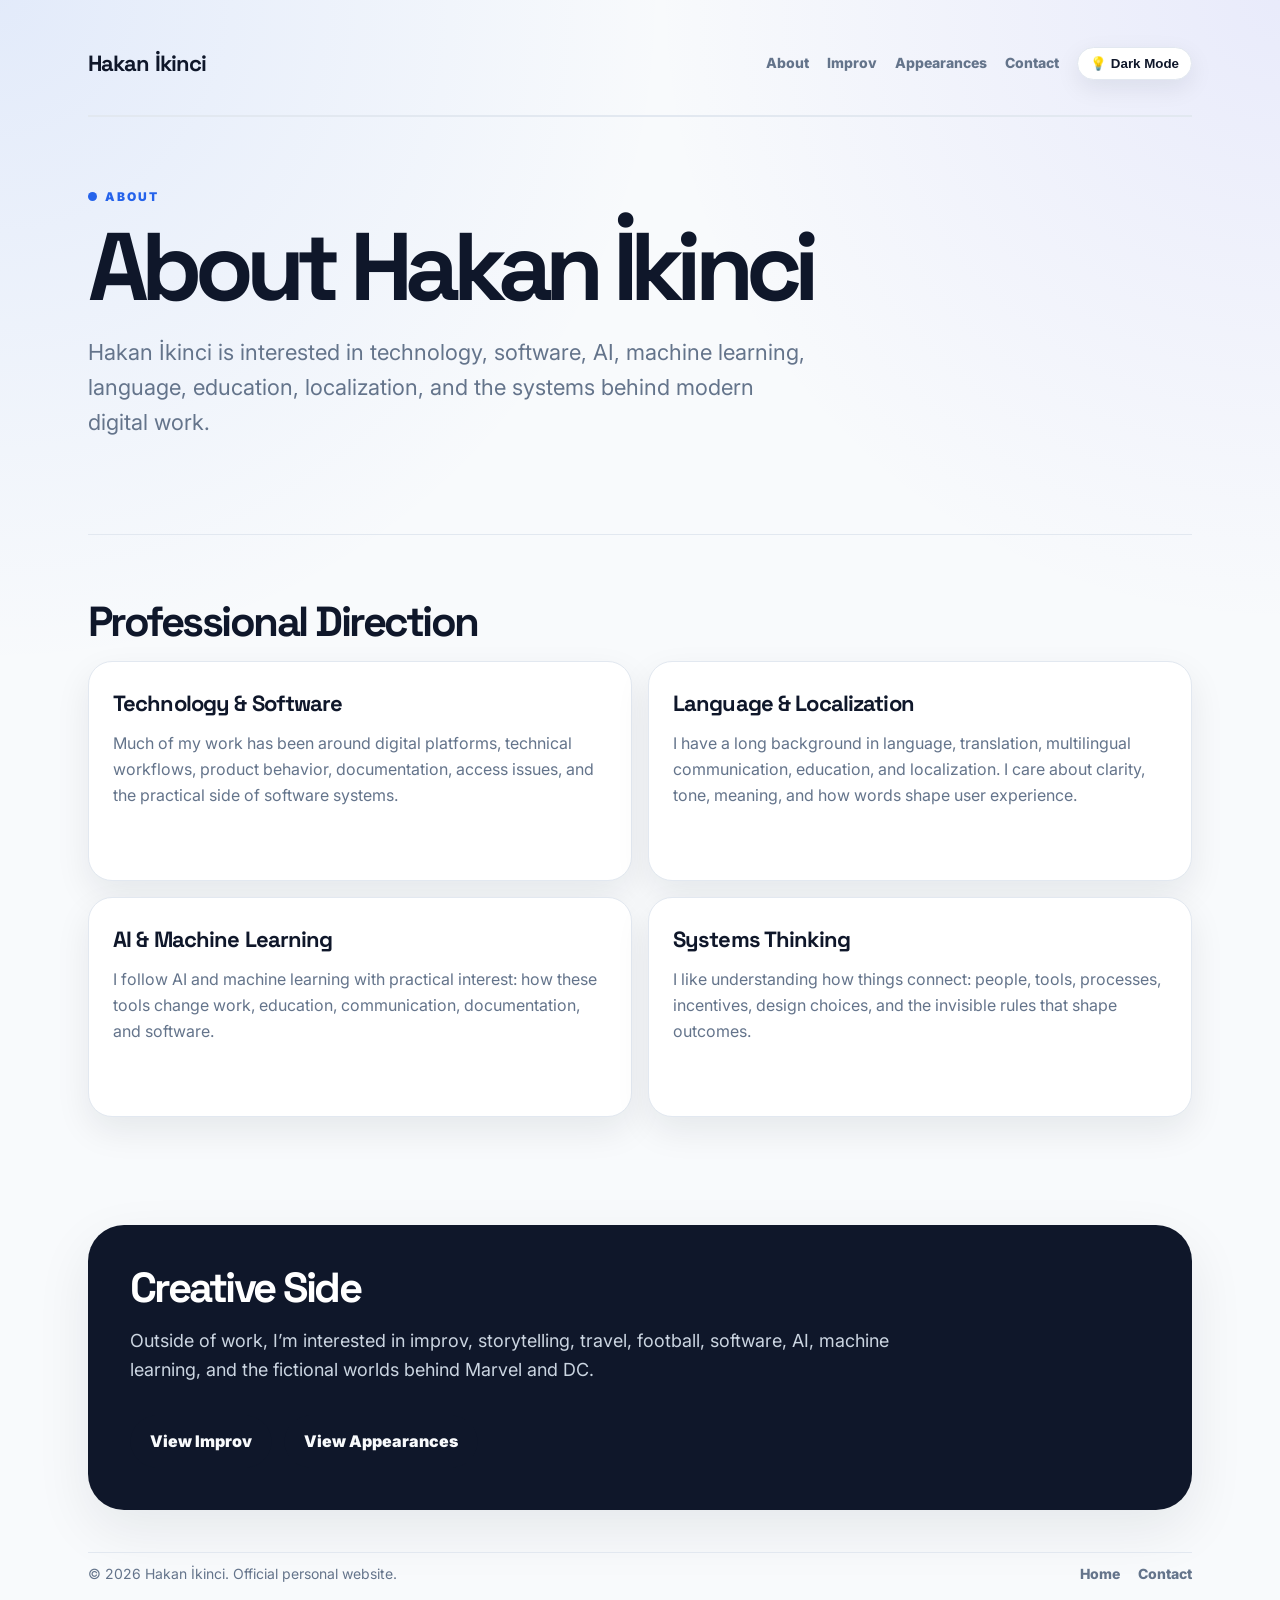
==== about.html @ 1a0e9b4f "Update about.html" ====
<!DOCTYPE html>
<html lang="en">
<head>
  <link rel="icon" href="favicon.ico" sizes="any">
<link rel="icon" type="image/png" href="favicon.png">
  <meta charset="UTF-8" />
  <meta name="viewport" content="width=device-width, initial-scale=1.0" />

  <title>About Hakan İkinci | Technology, Language, AI & Systems</title>
  <meta name="description" content="About Hakan İkinci: technology, software, AI, machine learning, language systems, localization, education technology, and digital platforms." />

  <link rel="preconnect" href="https://fonts.googleapis.com">
  <link rel="preconnect" href="https://fonts.gstatic.com" crossorigin>
  <link href="https://fonts.googleapis.com/css2?family=Inter:wght@400;500;700;800;900&family=Space+Grotesk:wght@500;700&display=swap" rel="stylesheet">
  <link rel="stylesheet" href="styles.css">
</head>

<body>
  <div class="wrap">
    <header>
      <a class="logo" href="index.html">Hakan İkinci</a>

      <nav>
        <a href="about.html">About</a>
        <a href="improv.html">Improv</a>
        <a href="appearances.html">Appearances</a>
        <a href="contact.html">Contact</a>
        <button class="theme-toggle" id="themeToggle" type="button">💡 Dark Mode</button>
      </nav>
    </header>

    <main>
      <section>
        <div class="eyebrow"><span class="dot"></span> About</div>
        <h1>About Hakan İkinci</h1>

        <p class="lead">
          Hakan İkinci is interested in technology, software, AI, machine learning, language, education, localization, and the systems behind modern digital work.
        </p>
      </section>

      <section>
        <h2>Professional Direction</h2>

        <div class="grid two">
          <div class="card">
            <h3>Technology & Software</h3>
            <p>
              Much of my work has been around digital platforms, technical workflows, product behavior, documentation, access issues, and the practical side of software systems.
            </p>
          </div>

          <div class="card">
            <h3>Language & Localization</h3>
            <p>
              I have a long background in language, translation, multilingual communication, education, and localization. I care about clarity, tone, meaning, and how words shape user experience.
            </p>
          </div>

          <div class="card">
            <h3>AI & Machine Learning</h3>
            <p>
              I follow AI and machine learning with practical interest: how these tools change work, education, communication, documentation, and software.
            </p>
          </div>

          <div class="card">
            <h3>Systems Thinking</h3>
            <p>
              I like understanding how things connect: people, tools, processes, incentives, design choices, and the invisible rules that shape outcomes.
            </p>
          </div>
        </div>
      </section>

      <section class="dark-section">
        <h2>Creative Side</h2>
        <p class="section-intro">
          Outside of work, I’m interested in improv, storytelling, travel, football, software, AI, machine learning, and the fictional worlds behind Marvel and DC.
        </p>

        <div class="buttons">
          <a class="button primary" href="improv.html">View Improv</a>
          <a class="button primary" href="appearances.html">View Appearances</a>
        </div>
      </section>
    </main>

    <footer>
      <div>© 2026 Hakan İkinci. Official personal website.</div>
      <div class="footer-links">
        <a href="index.html">Home</a>
        <a href="contact.html">Contact</a>
      </div>
    </footer>
  </div>

  <script src="script.js"></script>
</body>
</html>
---- styles.css ----
:root {
  --bg: #f8fafc;
  --text: #0f172a;
  --muted: #64748b;
  --card: #ffffff;
  --line: #e2e8f0;
  --dark-card: #0f172a;
  --accent: #2563eb;
  --shadow: rgba(15, 23, 42, 0.08);
}

body.dark {
  --bg: #020617;
  --text: #f8fafc;
  --muted: #94a3b8;
  --card: #0f172a;
  --line: #1e293b;
  --dark-card: #111827;
  --accent: #60a5fa;
  --shadow: rgba(0, 0, 0, 0.35);
}

* {
  box-sizing: border-box;
}

html {
  scroll-behavior: smooth;
}

body {
  margin: 0;
  font-family: Inter, Arial, sans-serif;
  background:
    radial-gradient(circle at top left, rgba(37, 99, 235, 0.10), transparent 32%),
    radial-gradient(circle at top right, rgba(99, 102, 241, 0.10), transparent 30%),
    var(--bg);
  color: var(--text);
  line-height: 1.6;
}

a {
  color: inherit;
}

.wrap {
  max-width: 1160px;
  margin: 0 auto;
  padding: 28px;
}

header {
  display: flex;
  justify-content: space-between;
  align-items: center;
  padding: 18px 0 34px;
  border-bottom: 1px solid var(--line);
}

.logo {
  font-family: "Space Grotesk", Inter, sans-serif;
  font-weight: 700;
  font-size: 22px;
  letter-spacing: -0.04em;
  text-decoration: none;
}

nav {
  display: flex;
  align-items: center;
  gap: 18px;
  flex-wrap: wrap;
}

nav a {
  text-decoration: none;
  color: var(--muted);
  font-weight: 800;
  font-size: 14px;
}

nav a:hover {
  color: var(--text);
}

.theme-toggle {
  border: 1px solid var(--line);
  background: var(--card);
  color: var(--text);
  border-radius: 999px;
  padding: 8px 12px;
  font-weight: 900;
  cursor: pointer;
  box-shadow: 0 8px 24px var(--shadow);
}

.hero {
  display: grid;
  grid-template-columns: 1.1fr 0.9fr;
  gap: 46px;
  align-items: center;
  padding: 74px 0 68px;
}

.eyebrow {
  display: inline-flex;
  gap: 8px;
  align-items: center;
  text-transform: uppercase;
  letter-spacing: 0.16em;
  color: var(--accent);
  font-weight: 900;
  font-size: 12px;
  margin-bottom: 18px;
}

.dot {
  width: 9px;
  height: 9px;
  background: var(--accent);
  border-radius: 50%;
  display: inline-block;
}

h1 {
  font-family: "Space Grotesk", Inter, sans-serif;
  font-size: clamp(52px, 8vw, 96px);
  line-height: 0.9;
  letter-spacing: -0.08em;
  margin: 0 0 24px;
}

h2 {
  font-family: "Space Grotesk", Inter, sans-serif;
  font-size: 42px;
  line-height: 1;
  letter-spacing: -0.06em;
  margin: 0 0 18px;
}

.lead {
  font-size: 22px;
  max-width: 720px;
  color: var(--muted);
  margin-bottom: 28px;
}

.signal {
  display: flex;
  flex-wrap: wrap;
  gap: 10px;
  margin: 28px 0;
}

.pill {
  background: var(--card);
  border: 1px solid var(--line);
  color: var(--text);
  padding: 9px 13px;
  border-radius: 999px;
  font-weight: 800;
  font-size: 13px;
  box-shadow: 0 8px 22px var(--shadow);
}

.buttons {
  display: flex;
  gap: 12px;
  flex-wrap: wrap;
  margin-top: 24px;
}

.button {
  display: inline-block;
  padding: 13px 19px;
  border-radius: 999px;
  text-decoration: none;
  border: 1px solid var(--text);
  font-weight: 900;
}

.button.primary {
  background: var(--text);
  color: var(--bg);
}

.portrait-card {
  min-height: 560px;
  border-radius: 34px;
  background-image:
    linear-gradient(to bottom, rgba(15,23,42,0.02), rgba(15,23,42,0.22)),
    url("images/portrait.jpg");
  background-size: cover;
  background-position: center;
  box-shadow: 0 24px 60px var(--shadow);
  border: 1px solid var(--line);
  background-color: #1e293b;
}

section {
  padding: 66px 0;
  border-top: 1px solid var(--line);
}

.section-intro {
  max-width: 760px;
  color: var(--muted);
  font-size: 18px;
  margin-bottom: 30px;
}

.grid {
  display: grid;
  gap: 16px;
}

.grid.four {
  grid-template-columns: repeat(4, minmax(0, 1fr));
}

.grid.three {
  grid-template-columns: repeat(3, minmax(0, 1fr));
}

.grid.two {
  grid-template-columns: repeat(2, minmax(0, 1fr));
}

.card {
  background: var(--card);
  border: 1px solid var(--line);
  border-radius: 24px;
  padding: 24px;
  min-height: 220px;
  box-shadow: 0 14px 35px var(--shadow);
}

.card h3 {
  margin: 0 0 10px;
  font-family: "Space Grotesk", Inter, sans-serif;
  font-size: 22px;
  letter-spacing: -0.04em;
}

.card p {
  margin: 0;
  color: var(--muted);
}

.number {
  color: var(--accent);
  font-weight: 900;
  margin-bottom: 28px;
}

.dark-section {
  background: var(--dark-card);
  color: white;
  border-radius: 36px;
  padding: 42px;
  border: none;
  margin: 42px 0;
  box-shadow: 0 20px 55px var(--shadow);
}

.dark-section .section-intro {
  color: #cbd5e1;
}

.image-card {
  min-height: 300px;
  border-radius: 26px;
  overflow: hidden;
  background-size: cover;
  background-position: center;
  position: relative;
  background-color: #1e293b;
  border: 1px solid var(--line);
  box-shadow: 0 18px 44px var(--shadow);
}

.image-card::after {
  content: "";
  position: absolute;
  inset: 0;
  background: linear-gradient(to bottom, rgba(0,0,0,0.06), rgba(0,0,0,0.68));
}

.image-label {
  position: absolute;
  z-index: 2;
  color: white;
  left: 18px;
  bottom: 18px;
  right: 18px;
}

.image-label strong {
  display: block;
  font-size: 18px;
  margin-bottom: 4px;
}

.image-label span {
  color: #d2d8e2;
  font-size: 13px;
}

.appearance-frame {
  width: 100%;
  max-width: 760px;
  aspect-ratio: 16 / 9;
  border: 0;
  border-radius: 24px;
  box-shadow: 0 20px 55px var(--shadow);
}

.podcast-frame {
  width: 100%;
  max-width: 760px;
  height: 175px;
  border: 0;
  border-radius: 14px;
  overflow: hidden;
  margin-top: 18px;
}

.contact-box {
  background:
    radial-gradient(circle at top right, rgba(96,165,250,0.24), transparent 35%),
    var(--dark-card);
  color: white;
  border-radius: 36px;
  padding: 44px;
  border: none;
  margin: 30px 0;
  box-shadow: 0 20px 55px var(--shadow);
}

.contact-box p {
  color: #d1d7e2;
  max-width: 720px;
  font-size: 18px;
}

footer {
  display: flex;
  justify-content: space-between;
  gap: 18px;
  color: var(--muted);
  font-size: 14px;
  padding: 10px 0 34px;
  border-top: 1px solid var(--line);
}

.footer-links a {
  margin-left: 14px;
  text-decoration: none;
  font-weight: 800;
}

.mar27 {
  background-image: url("images/improv-mar27-1.png");
}

.may1 {
  background-image: url("images/improv-may1-1.jpg");
}

.june19 {
  background-image: url("images/improv-june19-1.png");
}

.moment1 {
  background-image: url("images/moment-1.jpg");
}

.moment2 {
  background-image: url("images/moment-2.jpg");
}

.moment3 {
  background-image: url("images/moment-3.jpg");
}

@media (max-width: 950px) {
  .hero,
  .grid.two,
  .grid.three,
  .grid.four {
    grid-template-columns: 1fr;
  }

  .portrait-card {
    min-height: 430px;
  }
}

@media (max-width: 620px) {
  .wrap {
    padding: 20px;
  }

  header {
    align-items: flex-start;
    gap: 16px;
    flex-direction: column;
  }

  nav {
    gap: 12px;
  }

  .hero {
    padding: 48px 0;
  }

  .lead {
    font-size: 19px;
  }

  .dark-section,
  .contact-box {
    padding: 28px;
    border-radius: 28px;
  }

  footer {
    flex-direction: column;
  }

  .footer-links a {
    margin-left: 0;
    margin-right: 14px;
  }
}
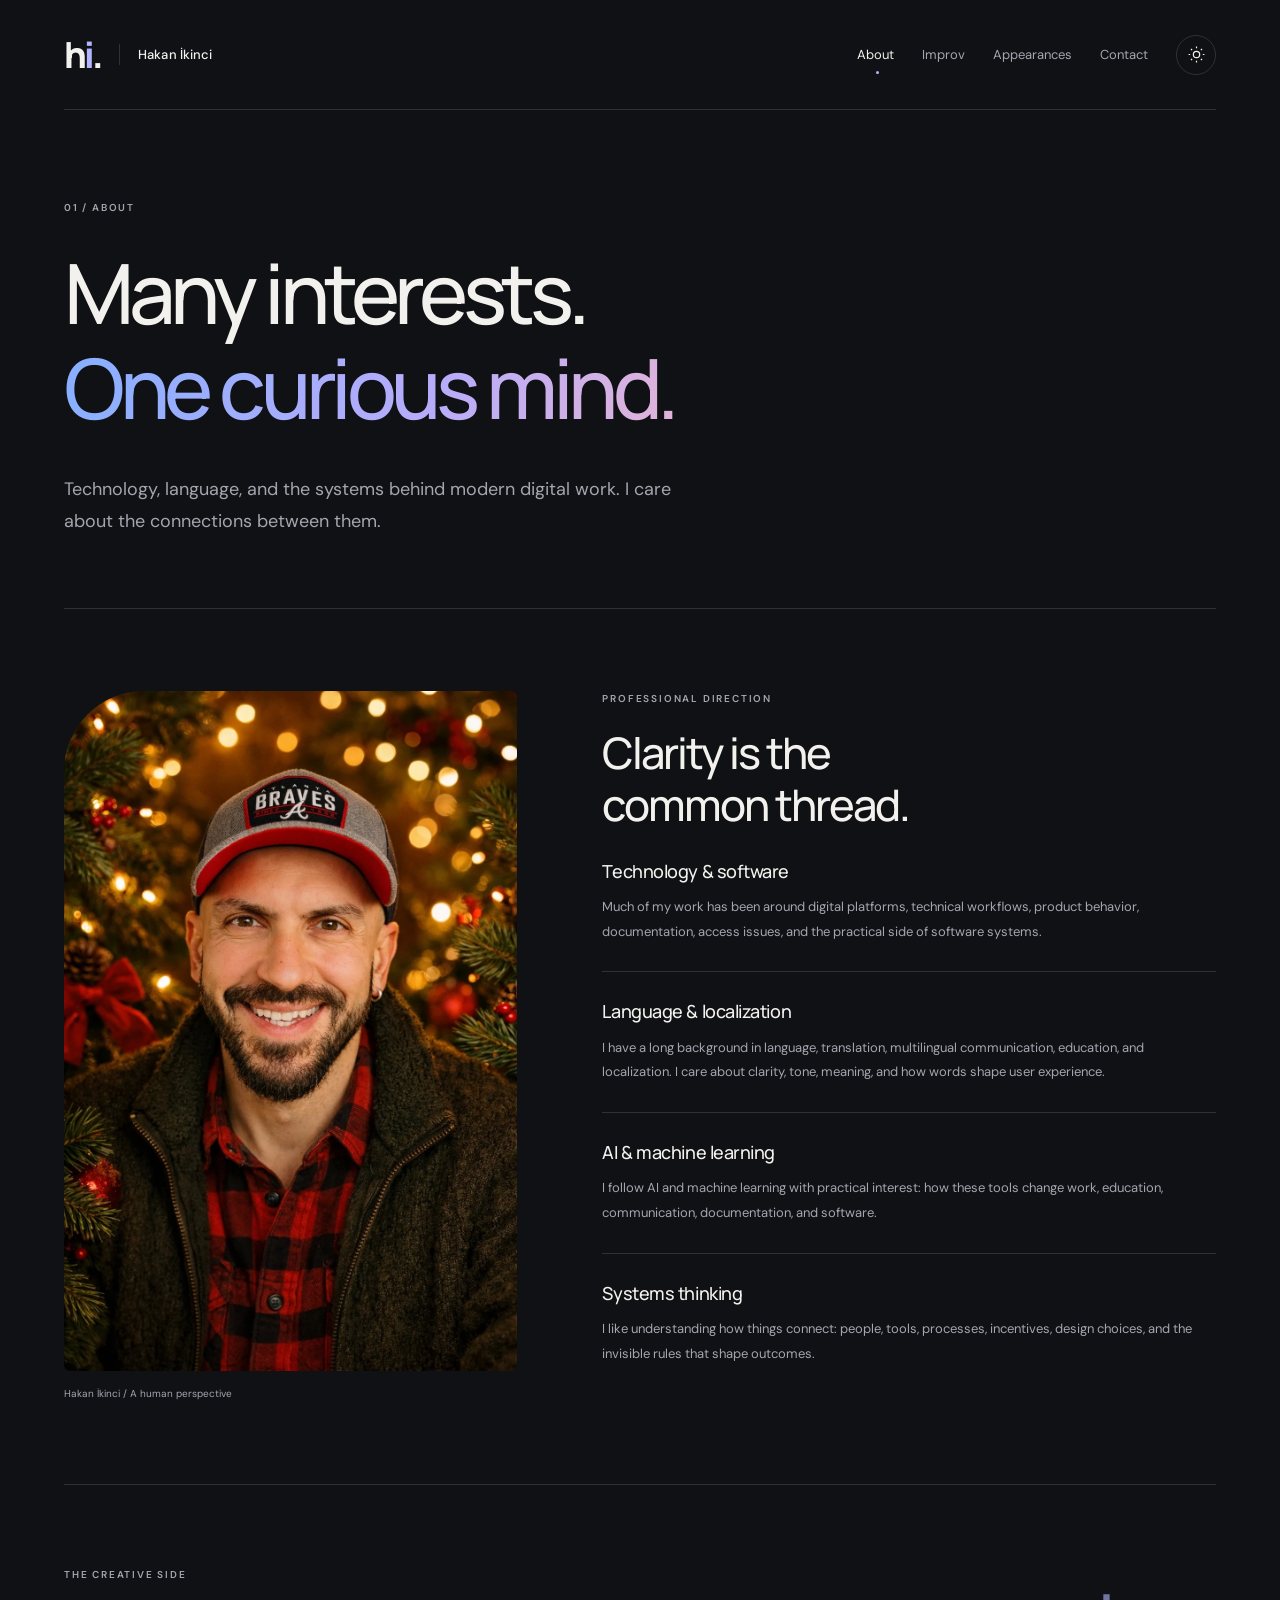
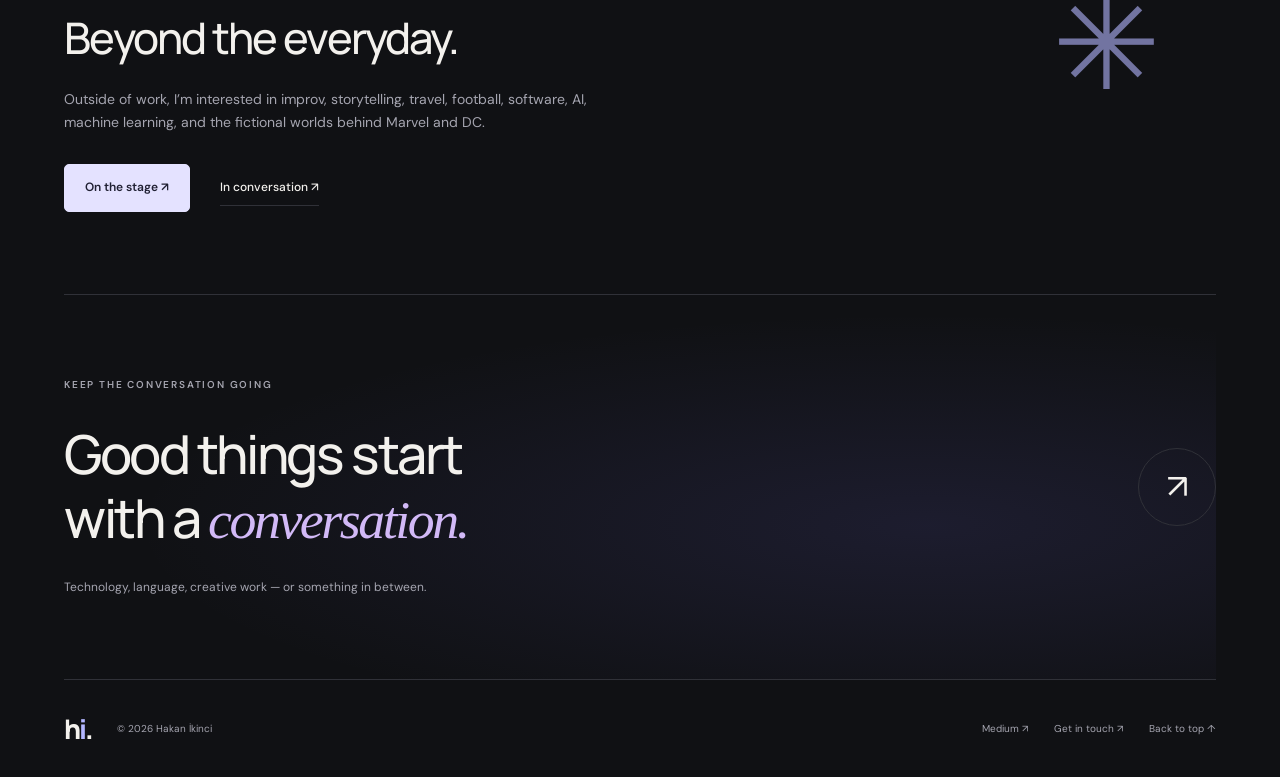
==== commit ac18ee5a: "Redesign personal website with editorial layouts and consistent themes" ====
--- a/about.html
+++ b/about.html
@@ -1,100 +1,3 @@
-<!DOCTYPE html>
-<html lang="en">
-<head>
-  <link rel="icon" href="favicon.ico" sizes="any">
-<link rel="icon" type="image/png" href="favicon.png">
-  <meta charset="UTF-8" />
-  <meta name="viewport" content="width=device-width, initial-scale=1.0" />
-
-  <title>About Hakan İkinci | Technology, Language, AI & Systems</title>
-  <meta name="description" content="About Hakan İkinci: technology, software, AI, machine learning, language systems, localization, education technology, and digital platforms." />
-
-  <link rel="preconnect" href="https://fonts.googleapis.com">
-  <link rel="preconnect" href="https://fonts.gstatic.com" crossorigin>
-  <link href="https://fonts.googleapis.com/css2?family=Inter:wght@400;500;700;800;900&family=Space+Grotesk:wght@500;700&display=swap" rel="stylesheet">
-  <link rel="stylesheet" href="styles.css">
-</head>
-
-<body>
-  <div class="wrap">
-    <header>
-      <a class="logo" href="index.html">Hakan İkinci</a>
-
-      <nav>
-        <a href="about.html">About</a>
-        <a href="improv.html">Improv</a>
-        <a href="appearances.html">Appearances</a>
-        <a href="contact.html">Contact</a>
-        <button class="theme-toggle" id="themeToggle" type="button">💡 Dark Mode</button>
-      </nav>
-    </header>
-
-    <main>
-      <section>
-        <div class="eyebrow"><span class="dot"></span> About</div>
-        <h1>About Hakan İkinci</h1>
-
-        <p class="lead">
-          Hakan İkinci is interested in technology, software, AI, machine learning, language, education, localization, and the systems behind modern digital work.
-        </p>
-      </section>
-
-      <section>
-        <h2>Professional Direction</h2>
-
-        <div class="grid two">
-          <div class="card">
-            <h3>Technology & Software</h3>
-            <p>
-              Much of my work has been around digital platforms, technical workflows, product behavior, documentation, access issues, and the practical side of software systems.
-            </p>
-          </div>
-
-          <div class="card">
-            <h3>Language & Localization</h3>
-            <p>
-              I have a long background in language, translation, multilingual communication, education, and localization. I care about clarity, tone, meaning, and how words shape user experience.
-            </p>
-          </div>
-
-          <div class="card">
-            <h3>AI & Machine Learning</h3>
-            <p>
-              I follow AI and machine learning with practical interest: how these tools change work, education, communication, documentation, and software.
-            </p>
-          </div>
-
-          <div class="card">
-            <h3>Systems Thinking</h3>
-            <p>
-              I like understanding how things connect: people, tools, processes, incentives, design choices, and the invisible rules that shape outcomes.
-            </p>
-          </div>
-        </div>
-      </section>
-
-      <section class="dark-section">
-        <h2>Creative Side</h2>
-        <p class="section-intro">
-          Outside of work, I’m interested in improv, storytelling, travel, football, software, AI, machine learning, and the fictional worlds behind Marvel and DC.
-        </p>
-
-        <div class="buttons">
-          <a class="button primary" href="improv.html">View Improv</a>
-          <a class="button primary" href="appearances.html">View Appearances</a>
-        </div>
-      </section>
-    </main>
-
-    <footer>
-      <div>© 2026 Hakan İkinci. Official personal website.</div>
-      <div class="footer-links">
-        <a href="index.html">Home</a>
-        <a href="contact.html">Contact</a>
-      </div>
-    </footer>
-  </div>
-
-  <script src="script.js"></script>
-</body>
-</html>
+<!doctype html>
+<html lang="en" data-theme="dark"><head><meta charset="utf-8"><meta name="viewport" content="width=device-width,initial-scale=1"><title>About | Hakan İkinci</title><meta name="description" content="Technology, software, language, localization, AI, and the systems behind modern digital work."><meta name="color-scheme" content="dark light"><link rel="icon" href="favicon-hi-navy.ico" sizes="any"><link rel="icon" type="image/png" href="favicon-hi-navy.png"><script>try{document.documentElement.dataset.theme=localStorage.getItem('theme')==='light'?'light':'dark'}catch(e){}</script><link rel="preconnect" href="https://fonts.googleapis.com"><link rel="preconnect" href="https://fonts.gstatic.com" crossorigin><link href="https://fonts.googleapis.com/css2?family=DM+Sans:wght@400;500;600;700&family=Manrope:wght@400;500;600;700;800&display=swap" rel="stylesheet"><link rel="stylesheet" href="styles.css"><script type="application/ld+json">{"@context": "https://schema.org", "@type": "Person", "name": "Hakan İkinci", "url": "https://hakanikinci.com", "knowsAbout": ["Technology", "Software", "AI", "Machine Learning", "Language", "Localization", "Improv"]}</script><script src="script.js" defer></script></head>
+<body><a class="skip" href="#main">Skip to content</a><div class="shell"><header class="header"><a class="brand" href="index.html" aria-label="Hakan İkinci — home"><span class="monogram">h<span>i</span>.</span><span class="brand-name">Hakan İkinci</span></a><div class="navigation"><button class="menu-toggle" aria-controls="primary-nav" aria-expanded="false" hidden>Menu <span>＋</span></button><nav id="primary-nav" aria-label="Main navigation"><a href="about.html" aria-current="page">About</a><a href="improv.html">Improv</a><a href="appearances.html">Appearances</a><a href="contact.html">Contact</a></nav><button class="theme-toggle" id="themeToggle" aria-label="Switch to light mode" title="Switch to light mode"><svg viewBox="0 0 24 24" fill="none" stroke="currentColor" stroke-width="1.5" aria-hidden="true"><circle cx="12" cy="12" r="4"/><path d="M12 2v2m0 16v2M2 12h2m16 0h2M5 5l1.5 1.5m11 11L19 19M5 19l1.5-1.5m11-11L19 5"/></svg><span class="theme-label">Light mode</span></button></div></header><main id="main"><section class="page-hero"><p class="kicker">01 / About</p><h1>Many interests.<br><span class="gradient">One curious mind.</span></h1><p class="lead">Technology, language, and the systems behind modern digital work. I care about the connections between them.</p></section><section class="about-layout"><figure class="about-portrait"><img src="images/portrait.webp" alt="Portrait of Hakan İkinci" width="1024" height="1536"><figcaption>Hakan İkinci / A human perspective</figcaption></figure><div><p class="kicker">Professional direction</p><h2>Clarity is the<br>common thread.</h2><article class="bio-row"><h3>Technology & software</h3><p>Much of my work has been around digital platforms, technical workflows, product behavior, documentation, access issues, and the practical side of software systems.</p></article><article class="bio-row"><h3>Language & localization</h3><p>I have a long background in language, translation, multilingual communication, education, and localization. I care about clarity, tone, meaning, and how words shape user experience.</p></article><article class="bio-row"><h3>AI & machine learning</h3><p>I follow AI and machine learning with practical interest: how these tools change work, education, communication, documentation, and software.</p></article><article class="bio-row"><h3>Systems thinking</h3><p>I like understanding how things connect: people, tools, processes, incentives, design choices, and the invisible rules that shape outcomes.</p></article></div></section><section class="personal-notes"><p class="kicker">The creative side</p><h2>Beyond the everyday.</h2><p>Outside of work, I’m interested in improv, storytelling, travel, football, software, AI, machine learning, and the fictional worlds behind Marvel and DC.</p><div class="actions"><a class="button primary" href="improv.html">On the stage ↗</a><a class="text-link" href="appearances.html">In conversation ↗</a></div></section><section class="contact-strip"><p class="kicker">Keep the conversation going</p><div><h2>Good things start<br>with a <em>conversation.</em></h2><a class="circle-link" href="contact.html" aria-label="Get in touch">↗</a></div><p>Technology, language, creative work — or something in between.</p></section></main><footer><a class="brand footer-brand" href="index.html">h<span>i</span>.</a><p>© 2026 Hakan İkinci</p><div><a href="https://medium.com/@hknikinci">Medium ↗</a><a href="contact.html">Get in touch ↗</a><a href="#main">Back to top ↑</a></div></footer></div></body></html>
--- a/styles.css
+++ b/styles.css
@@ -1,436 +1,9 @@
-:root {
-  --bg: #f8fafc;
-  --text: #0f172a;
-  --muted: #64748b;
-  --card: #ffffff;
-  --line: #e2e8f0;
-  --dark-card: #0f172a;
-  --accent: #2563eb;
-  --shadow: rgba(15, 23, 42, 0.08);
-}
-
-body.dark {
-  --bg: #020617;
-  --text: #f8fafc;
-  --muted: #94a3b8;
-  --card: #0f172a;
-  --line: #1e293b;
-  --dark-card: #111827;
-  --accent: #60a5fa;
-  --shadow: rgba(0, 0, 0, 0.35);
-}
-
-* {
-  box-sizing: border-box;
-}
-
-html {
-  scroll-behavior: smooth;
-}
-
-body {
-  margin: 0;
-  font-family: Inter, Arial, sans-serif;
-  background:
-    radial-gradient(circle at top left, rgba(37, 99, 235, 0.10), transparent 32%),
-    radial-gradient(circle at top right, rgba(99, 102, 241, 0.10), transparent 30%),
-    var(--bg);
-  color: var(--text);
-  line-height: 1.6;
-}
-
-a {
-  color: inherit;
-}
-
-.wrap {
-  max-width: 1160px;
-  margin: 0 auto;
-  padding: 28px;
-}
-
-header {
-  display: flex;
-  justify-content: space-between;
-  align-items: center;
-  padding: 18px 0 34px;
-  border-bottom: 1px solid var(--line);
-}
-
-.logo {
-  font-family: "Space Grotesk", Inter, sans-serif;
-  font-weight: 700;
-  font-size: 22px;
-  letter-spacing: -0.04em;
-  text-decoration: none;
-}
-
-nav {
-  display: flex;
-  align-items: center;
-  gap: 18px;
-  flex-wrap: wrap;
-}
-
-nav a {
-  text-decoration: none;
-  color: var(--muted);
-  font-weight: 800;
-  font-size: 14px;
-}
-
-nav a:hover {
-  color: var(--text);
-}
-
-.theme-toggle {
-  border: 1px solid var(--line);
-  background: var(--card);
-  color: var(--text);
-  border-radius: 999px;
-  padding: 8px 12px;
-  font-weight: 900;
-  cursor: pointer;
-  box-shadow: 0 8px 24px var(--shadow);
-}
-
-.hero {
-  display: grid;
-  grid-template-columns: 1.1fr 0.9fr;
-  gap: 46px;
-  align-items: center;
-  padding: 74px 0 68px;
-}
-
-.eyebrow {
-  display: inline-flex;
-  gap: 8px;
-  align-items: center;
-  text-transform: uppercase;
-  letter-spacing: 0.16em;
-  color: var(--accent);
-  font-weight: 900;
-  font-size: 12px;
-  margin-bottom: 18px;
-}
-
-.dot {
-  width: 9px;
-  height: 9px;
-  background: var(--accent);
-  border-radius: 50%;
-  display: inline-block;
-}
-
-h1 {
-  font-family: "Space Grotesk", Inter, sans-serif;
-  font-size: clamp(52px, 8vw, 96px);
-  line-height: 0.9;
-  letter-spacing: -0.08em;
-  margin: 0 0 24px;
-}
-
-h2 {
-  font-family: "Space Grotesk", Inter, sans-serif;
-  font-size: 42px;
-  line-height: 1;
-  letter-spacing: -0.06em;
-  margin: 0 0 18px;
-}
-
-.lead {
-  font-size: 22px;
-  max-width: 720px;
-  color: var(--muted);
-  margin-bottom: 28px;
-}
-
-.signal {
-  display: flex;
-  flex-wrap: wrap;
-  gap: 10px;
-  margin: 28px 0;
-}
-
-.pill {
-  background: var(--card);
-  border: 1px solid var(--line);
-  color: var(--text);
-  padding: 9px 13px;
-  border-radius: 999px;
-  font-weight: 800;
-  font-size: 13px;
-  box-shadow: 0 8px 22px var(--shadow);
-}
-
-.buttons {
-  display: flex;
-  gap: 12px;
-  flex-wrap: wrap;
-  margin-top: 24px;
-}
-
-.button {
-  display: inline-block;
-  padding: 13px 19px;
-  border-radius: 999px;
-  text-decoration: none;
-  border: 1px solid var(--text);
-  font-weight: 900;
-}
-
-.button.primary {
-  background: var(--text);
-  color: var(--bg);
-}
-
-.portrait-card {
-  min-height: 560px;
-  border-radius: 34px;
-  background-image:
-    linear-gradient(to bottom, rgba(15,23,42,0.02), rgba(15,23,42,0.22)),
-    url("images/portrait.jpg");
-  background-size: cover;
-  background-position: center;
-  box-shadow: 0 24px 60px var(--shadow);
-  border: 1px solid var(--line);
-  background-color: #1e293b;
-}
-
-section {
-  padding: 66px 0;
-  border-top: 1px solid var(--line);
-}
-
-.section-intro {
-  max-width: 760px;
-  color: var(--muted);
-  font-size: 18px;
-  margin-bottom: 30px;
-}
-
-.grid {
-  display: grid;
-  gap: 16px;
-}
-
-.grid.four {
-  grid-template-columns: repeat(4, minmax(0, 1fr));
-}
-
-.grid.three {
-  grid-template-columns: repeat(3, minmax(0, 1fr));
-}
-
-.grid.two {
-  grid-template-columns: repeat(2, minmax(0, 1fr));
-}
-
-.card {
-  background: var(--card);
-  border: 1px solid var(--line);
-  border-radius: 24px;
-  padding: 24px;
-  min-height: 220px;
-  box-shadow: 0 14px 35px var(--shadow);
-}
-
-.card h3 {
-  margin: 0 0 10px;
-  font-family: "Space Grotesk", Inter, sans-serif;
-  font-size: 22px;
-  letter-spacing: -0.04em;
-}
-
-.card p {
-  margin: 0;
-  color: var(--muted);
-}
-
-.number {
-  color: var(--accent);
-  font-weight: 900;
-  margin-bottom: 28px;
-}
-
-.dark-section {
-  background: var(--dark-card);
-  color: white;
-  border-radius: 36px;
-  padding: 42px;
-  border: none;
-  margin: 42px 0;
-  box-shadow: 0 20px 55px var(--shadow);
-}
-
-.dark-section .section-intro {
-  color: #cbd5e1;
-}
-
-.image-card {
-  min-height: 300px;
-  border-radius: 26px;
-  overflow: hidden;
-  background-size: cover;
-  background-position: center;
-  position: relative;
-  background-color: #1e293b;
-  border: 1px solid var(--line);
-  box-shadow: 0 18px 44px var(--shadow);
-}
-
-.image-card::after {
-  content: "";
-  position: absolute;
-  inset: 0;
-  background: linear-gradient(to bottom, rgba(0,0,0,0.06), rgba(0,0,0,0.68));
-}
-
-.image-label {
-  position: absolute;
-  z-index: 2;
-  color: white;
-  left: 18px;
-  bottom: 18px;
-  right: 18px;
-}
-
-.image-label strong {
-  display: block;
-  font-size: 18px;
-  margin-bottom: 4px;
-}
-
-.image-label span {
-  color: #d2d8e2;
-  font-size: 13px;
-}
-
-.appearance-frame {
-  width: 100%;
-  max-width: 760px;
-  aspect-ratio: 16 / 9;
-  border: 0;
-  border-radius: 24px;
-  box-shadow: 0 20px 55px var(--shadow);
-}
-
-.podcast-frame {
-  width: 100%;
-  max-width: 760px;
-  height: 175px;
-  border: 0;
-  border-radius: 14px;
-  overflow: hidden;
-  margin-top: 18px;
-}
-
-.contact-box {
-  background:
-    radial-gradient(circle at top right, rgba(96,165,250,0.24), transparent 35%),
-    var(--dark-card);
-  color: white;
-  border-radius: 36px;
-  padding: 44px;
-  border: none;
-  margin: 30px 0;
-  box-shadow: 0 20px 55px var(--shadow);
-}
-
-.contact-box p {
-  color: #d1d7e2;
-  max-width: 720px;
-  font-size: 18px;
-}
-
-footer {
-  display: flex;
-  justify-content: space-between;
-  gap: 18px;
-  color: var(--muted);
-  font-size: 14px;
-  padding: 10px 0 34px;
-  border-top: 1px solid var(--line);
-}
-
-.footer-links a {
-  margin-left: 14px;
-  text-decoration: none;
-  font-weight: 800;
-}
-
-.mar27 {
-  background-image: url("images/improv-mar27-1.png");
-}
-
-.may1 {
-  background-image: url("images/improv-may1-1.jpg");
-}
-
-.june19 {
-  background-image: url("images/improv-june19-1.png");
-}
-
-.moment1 {
-  background-image: url("images/moment-1.jpg");
-}
-
-.moment2 {
-  background-image: url("images/moment-2.jpg");
-}
-
-.moment3 {
-  background-image: url("images/moment-3.jpg");
-}
-
-@media (max-width: 950px) {
-  .hero,
-  .grid.two,
-  .grid.three,
-  .grid.four {
-    grid-template-columns: 1fr;
-  }
-
-  .portrait-card {
-    min-height: 430px;
-  }
-}
-
-@media (max-width: 620px) {
-  .wrap {
-    padding: 20px;
-  }
-
-  header {
-    align-items: flex-start;
-    gap: 16px;
-    flex-direction: column;
-  }
-
-  nav {
-    gap: 12px;
-  }
-
-  .hero {
-    padding: 48px 0;
-  }
-
-  .lead {
-    font-size: 19px;
-  }
-
-  .dark-section,
-  .contact-box {
-    padding: 28px;
-    border-radius: 28px;
-  }
-
-  footer {
-    flex-direction: column;
-  }
-
-  .footer-links a {
-    margin-left: 0;
-    margin-right: 14px;
-  }
-}
+:root{color-scheme:dark;--bg:#101114;--surface:#191a20;--surface-soft:#15161b;--text:#f3f1ed;--muted:#a5a5b0;--line:#303138;--accent:#b3b6ff;--accent-strong:#d2b9f7;--glow:rgba(114,106,224,.13);--button:#e4e2ff;--button-text:#202033;--gradient:linear-gradient(110deg,#8bafff 5%,#b7acfa 60%,#e2b4d8 100%)}
+:root[data-theme=light]{color-scheme:light;--bg:#f6f4f0;--surface:#fff;--surface-soft:#eeece7;--text:#20212a;--muted:#5c5d6b;--line:#d7d4d0;--accent:#5358b5;--accent-strong:#6744a0;--glow:rgba(114,106,224,.08);--button:#292b45;--button-text:#fff;--gradient:linear-gradient(110deg,#345fb8 5%,#6d4aa5 60%,#9c467b 100%)}
+*{box-sizing:border-box}html{scroll-behavior:smooth;scroll-padding-top:28px}body{margin:0;background:var(--bg);color:var(--text);font-family:'DM Sans',Arial,sans-serif;font-size:16px;line-height:1.65;-webkit-font-smoothing:antialiased}a{color:inherit;text-decoration:none}button{font:inherit}button,a{-webkit-tap-highlight-color:transparent}a:focus-visible,button:focus-visible{outline:2px solid var(--accent);outline-offset:6px}::selection{background:var(--accent);color:var(--bg)}img{display:block;width:100%;height:auto}.shell{max-width:1320px;margin:auto;padding:0 64px}.header{display:flex;justify-content:space-between;align-items:center;min-height:110px;border-bottom:1px solid var(--line);gap:30px}.brand{display:flex;align-items:center;gap:18px;font-weight:500;white-space:nowrap}.monogram,.footer-brand{font-family:'Manrope',sans-serif;font-size:36px;font-weight:800;letter-spacing:-3px;line-height:1}.monogram span,.footer-brand span{color:var(--accent)}.brand-name{font-size:13px;letter-spacing:.01em;border-left:1px solid var(--line);padding-left:18px}.navigation,nav{display:flex;align-items:center;gap:28px}nav a{font-size:13px;color:var(--muted);position:relative;padding:10px 0}nav a:hover,nav a[aria-current]{color:var(--text)}nav a[aria-current]:after{content:'';height:3px;width:3px;border-radius:50%;background:var(--accent);position:absolute;bottom:1px;left:50%}.theme-toggle{display:flex;align-items:center;justify-content:center;background:none;border:1px solid var(--line);color:var(--text);width:40px;height:40px;border-radius:50%;cursor:pointer;flex-shrink:0}.theme-toggle:hover{background:var(--surface)}.theme-toggle svg{width:19px;height:19px}.theme-label{position:absolute;width:1px;height:1px;overflow:hidden;clip-path:inset(50%)}.skip{position:fixed;top:-100px;left:20px;padding:10px 18px;background:var(--button);color:var(--button-text);z-index:100}.skip:focus{top:10px}.menu-toggle{display:none}.hero{padding:68px 0 64px;display:grid;grid-template-columns:1.2fr 1fr;gap:65px;align-items:center;position:relative}.hero:before{content:'';position:absolute;inset:0 -64px;background:radial-gradient(ellipse at 35% 40%,var(--glow),transparent 65%);z-index:-1;pointer-events:none}.kicker{text-transform:uppercase;font-size:10px;letter-spacing:.18em;font-weight:600;color:var(--muted);margin:0 0 28px;display:flex;align-items:center;gap:10px}.status-dot{height:6px;width:6px;border-radius:50%;background:var(--accent);box-shadow:0 0 15px var(--accent)}h1,h2,h3,p,figure{margin:0}h1,h2,h3{font-family:'Manrope',Arial,sans-serif;font-weight:500}h1{font-size:clamp(78px,8.5vw,122px);letter-spacing:-.075em;line-height:.98}h1 .gradient{display:inline-block;padding-bottom:9px}.gradient{background:var(--gradient);background-clip:text;-webkit-background-clip:text;color:transparent}.name-period{font-size:.8em}.hero-thought{font-family:'Manrope',sans-serif;font-size:29px;letter-spacing:-.04em;line-height:1.4;margin:26px 0 18px}.hero-thought br{display:none}em{font-family:Georgia,serif;font-weight:400;color:var(--accent-strong)}.hero-description{max-width:400px;color:var(--muted);font-size:14px;line-height:1.85}.actions{display:flex;align-items:center;gap:30px;margin-top:30px}.button{display:inline-flex;gap:32px;align-items:center;justify-content:space-between;border-radius:5px;padding:13px 20px;font-size:12px;font-weight:600;border:1px solid var(--line);transition:transform .2s,background .2s}.button:hover{transform:translateY(-3px)}.button.primary{background:var(--button);color:var(--button-text);border-color:var(--button)}.text-link{font-size:12px;display:inline-flex;align-items:center;gap:22px;font-weight:500;padding:7px 0;border-bottom:1px solid var(--line)}.text-link:hover{color:var(--accent);border-color:var(--accent)}.portrait{position:relative;align-self:stretch;min-height:570px;margin:8px 0 0;padding:0 0 35px}.portrait img{height:100%;max-height:585px;object-fit:cover;object-position:center 43%;border-radius:120px 8px 8px 8px}.portrait:after{content:'';position:absolute;top:20px;right:-15px;width:55px;height:105px;border-right:1px solid var(--accent);border-top:1px solid var(--accent);pointer-events:none}.portrait figcaption{position:absolute;bottom:0;left:0;right:0;display:flex;justify-content:space-between;font-size:10px;color:var(--muted);letter-spacing:.03em}.portrait-marker{position:absolute;top:25px;left:24px;font-size:9px;letter-spacing:.16em;color:white;background:#1011148c;padding:5px 8px;border-radius:2px}.interest-strip{border-block:1px solid var(--line);padding:24px 0;display:flex;align-items:center;justify-content:space-between;gap:25px}.interest-strip>span{font-size:9px;color:var(--muted);text-transform:uppercase;letter-spacing:.1em}.interest-strip p{display:flex;align-items:center;gap:23px;font-size:12px}.interest-strip i{font-style:normal;color:var(--accent);font-size:14px}section:not(.hero):not(.page-hero){padding:82px 0;border-bottom:1px solid var(--line)}h2{font-size:clamp(30px,3.4vw,44px);letter-spacing:-.045em;line-height:1.2}h3{font-size:20px;letter-spacing:-.025em;line-height:1.35}.section-heading{display:flex;align-items:end;justify-content:space-between;gap:25px;margin-bottom:35px}.section-heading .kicker{margin-bottom:19px}.profile-split{display:grid;grid-template-columns:1fr 1fr;gap:80px;margin-top:45px}.statement{font-size:25px;line-height:1.5;letter-spacing:-.035em}.statement span{color:var(--muted)}.profile-detail p{font-size:14px;color:var(--muted);line-height:1.9}.profile-detail .text-link{margin-top:22px}.systems-grid{display:grid;grid-template-columns:repeat(4,1fr);gap:28px;margin-top:45px}.systems-grid article{border-top:1px solid var(--line);padding-top:22px}.index{color:var(--accent);font-size:10px;display:block;margin-bottom:38px}.systems-grid h3{font-size:17px;margin-bottom:14px}.systems-grid p{font-size:12px;color:var(--muted);line-height:1.9}.stage-section .section-heading{margin-bottom:18px}.section-intro{font-size:14px;color:var(--muted);max-width:540px;margin-bottom:35px}.stage-grid{display:grid;grid-template-columns:repeat(3,minmax(0,1fr));gap:22px}.stage-image{aspect-ratio:1.25;overflow:hidden;border-radius:6px;position:relative;background:var(--surface)}.stage-image img{width:100%;height:100%;object-fit:cover;transition:transform .5s}.stage-card a:hover img{transform:scale(1.04)}.image-open{position:absolute;bottom:12px;right:12px;background:#101114bd;border:1px solid #ffffff50;color:white;width:30px;height:30px;display:grid;place-items:center;border-radius:50%}.stage-card figcaption{padding-top:18px}.stage-card figcaption>span{font-size:8px;letter-spacing:.16em;color:var(--muted)}.stage-card h3{font-size:16px;margin-top:5px}.appearance-callout{display:grid;grid-template-columns:1fr 1fr;gap:65px;align-items:center}.appearance-callout p:not(.kicker){color:var(--muted);font-size:14px;margin:20px 0}.appearance-callout .kicker{margin-bottom:20px}.sound-art{min-height:275px;background:radial-gradient(ellipse at 50% 45%,var(--glow),transparent 70%),var(--surface);border:1px solid var(--line);border-radius:8px;position:relative;display:flex;align-items:center;justify-content:center;overflow:hidden}.sound-bars{position:absolute;inset:50px 40px 80px;display:flex;align-items:center;justify-content:space-around;gap:6px;opacity:.55}.sound-bars i{width:3px;height:var(--h);border-radius:3px;background:var(--gradient)}.play{position:relative;z-index:1;border:1px solid var(--accent);background:var(--bg);width:60px;height:60px;display:grid;place-items:center;border-radius:50%;color:var(--accent);padding-left:3px}.sound-art>span:last-child{position:absolute;bottom:24px;left:24px;right:24px;display:flex;justify-content:space-between;font-size:8px;letter-spacing:.1em;color:var(--muted)}.personal-notes{position:relative}.personal-notes>p:not(.kicker){max-width:530px;color:var(--muted);font-size:14px;margin:24px 0}.personal-notes:after{content:'✳';position:absolute;right:55px;top:95px;color:var(--accent);font-size:130px;line-height:1;opacity:.6}.contact-strip{background:radial-gradient(ellipse at 75% 60%,var(--glow),transparent 65%)}.contact-strip>div{display:flex;justify-content:space-between;align-items:center;gap:20px}.contact-strip h2{font-size:clamp(32px,4.2vw,55px)}.contact-strip>p:last-child{font-size:12px;color:var(--muted);margin-top:25px}.circle-link{border:1px solid var(--line);border-radius:50%;width:78px;height:78px;display:grid;place-items:center;font-size:34px;transition:background .2s;flex-shrink:0}.circle-link:hover{background:var(--surface)}footer{display:flex;align-items:center;gap:25px;padding:35px 0;color:var(--muted);font-size:10px}footer>div{margin-left:auto;display:flex;gap:26px}.footer-brand{font-size:27px;color:var(--text)}footer a:hover{color:var(--accent)}.page-hero{padding:90px 0 70px;border-bottom:1px solid var(--line)}.page-hero h1{font-size:clamp(48px,6.5vw,86px);letter-spacing:-.065em;line-height:1.15}.lead{max-width:620px;color:var(--muted);font-size:18px;line-height:1.8;margin-top:28px}.about-layout{display:grid;grid-template-columns:.85fr 1.15fr;gap:85px;align-items:start}.about-portrait img{border-radius:80px 6px 6px 6px}.about-portrait figcaption{font-size:10px;color:var(--muted);margin-top:15px}.bio-row{padding:27px 0;border-bottom:1px solid var(--line)}.bio-row:last-child{border:0;padding-bottom:0}.bio-row h3{font-size:18px;margin-bottom:12px}.bio-row p{font-size:13px;color:var(--muted);line-height:1.9}.about-layout .kicker{margin-bottom:20px}.archive .stage-image{aspect-ratio:1}.small-note{font-size:12px;color:var(--muted);margin-top:25px}.improv-note{display:grid;grid-template-columns:1fr 1fr;gap:30px 70px}.improv-note .kicker{grid-column:1/-1;margin:0}.improv-note>p:last-child{color:var(--muted);font-size:16px}.video-wrap{aspect-ratio:16/9;background:var(--surface);border:1px solid var(--line);border-radius:8px;overflow:hidden}.appearance-frame{height:100%;width:100%;border:0}.media-section>.text-link,.podcast-section>.text-link{margin-top:22px}.podcast-frame{width:100%;height:190px;border:0;border-radius:8px;background:var(--surface)}.contact-hero{min-height:620px}.email-link{display:flex;justify-content:space-between;align-items:center;gap:20px;border-bottom:1px solid var(--line);padding:24px 0;font-family:'Manrope',sans-serif;font-size:clamp(19px,3.4vw,42px);letter-spacing:-.04em;margin-top:34px;max-width:790px}.email-link:hover{color:var(--accent)}.elsewhere>a{display:flex;align-items:center;gap:35px;padding:25px 0}.elsewhere>a>span:first-child{font-size:13px;color:var(--muted)}.elsewhere strong{font-size:22px;font-weight:400}.elsewhere>a>span:last-child{margin-left:auto;font-size:25px}
+@media(min-width:1500px){.shell{max-width:1400px}.hero{gap:100px}.portrait{min-height:620px}.portrait img{max-height:620px}}
+@media(max-width:1100px){.shell{padding:0 40px}.hero{gap:35px}.hero .kicker{font-size:8px}.portrait{min-height:510px}.hero h1{font-size:100px}.hero-thought{font-size:24px}.navigation,nav{gap:20px}.interest-strip p{gap:14px}.systems-grid{gap:20px}.profile-split{gap:45px}.hero:before{inset:0 -40px}.about-layout{gap:45px}}
+@media(max-width:800px){.shell{padding:0 28px}.brand-name{display:none}.header{min-height:88px}.hero{padding-top:48px;gap:30px;grid-template-columns:1.05fr 1fr}.hero h1{font-size:80px}.hero-description{font-size:13px}.hero-thought{font-size:22px}.portrait{min-height:460px}.portrait img{border-top-left-radius:75px}.actions{gap:20px;flex-wrap:wrap}.hero .kicker{line-height:1.8}.hero:before{inset:0 -28px}.interest-strip{align-items:start;flex-direction:column;gap:14px}.interest-strip p{flex-wrap:wrap;font-size:11px;gap:18px}section:not(.hero):not(.page-hero){padding:60px 0}.systems-grid{grid-template-columns:1fr 1fr;gap:35px}.index{margin-bottom:24px}.stage-grid{gap:14px}.stage-card h3{font-size:14px}.appearance-callout{gap:35px}.personal-notes:after{right:15px;font-size:85px;top:115px}.personal-notes>p:not(.kicker){max-width:75%}.page-hero{padding:65px 0 50px}.lead{font-size:16px}.about-layout{gap:35px}.improv-note{gap:25px 35px}footer>div{gap:17px}.sound-art{min-height:240px}}
+@media(max-width:600px){.shell{padding:0 22px}.header{min-height:80px;gap:15px}.brand-name{display:block;font-size:11px;padding-left:12px}.brand{gap:12px}.monogram{font-size:31px}.navigation{gap:13px}.theme-toggle{width:35px;height:35px}.menu-toggle:not([hidden]){display:flex;align-items:center;gap:12px;background:transparent;color:var(--text);border:0;cursor:pointer;font-size:12px;padding:10px 0}.menu-toggle span{font-size:17px}nav{gap:12px;flex-wrap:wrap;justify-content:flex-end}nav a{font-size:11px}.js nav{display:none;position:absolute;top:79px;left:22px;right:22px;z-index:10;padding:12px 22px 18px;border:1px solid var(--line);background:var(--surface);box-shadow:0 18px 30px #0002;border-radius:0 0 8px 8px}.js nav.open{display:flex;flex-direction:column;align-items:stretch}.js nav a{font-size:15px;padding:12px 0}.js nav a[aria-current]:after{left:auto;right:0;bottom:23px}.hero{grid-template-columns:1fr;padding:35px 0 32px;gap:30px}.hero .kicker{font-size:8px;letter-spacing:.13em;margin-bottom:21px}.hero h1{font-size:clamp(76px,23vw,125px);line-height:.95}.hero h1 br{display:none}.hero h1 .gradient{display:block}.hero-thought{font-size:23px;line-height:1.35;margin-top:17px;margin-bottom:13px}.hero-description{font-size:13px;max-width:360px;line-height:1.8}.actions{margin-top:23px;gap:26px}.button{padding:12px 17px}.portrait{min-height:0;aspect-ratio:1.12;margin:0 12px 0 0;padding-bottom:29px}.portrait img{height:100%;object-position:50% 38%;border-top-left-radius:65px}.portrait:after{top:14px;right:-12px;width:40px;height:75px}.portrait figcaption{font-size:9px}.hero:before{inset:0 -22px}.interest-strip{padding:22px 0;gap:12px}.interest-strip p{gap:9px;font-size:10px}.interest-strip>span{font-size:8px}.interest-strip i{font-size:11px}section:not(.hero):not(.page-hero){padding:45px 0}.kicker{font-size:9px;letter-spacing:.15em;margin-bottom:20px}h2{font-size:32px}.section-heading{align-items:start;flex-direction:column;gap:19px;margin-bottom:26px}.section-heading .kicker{margin-bottom:17px}.profile-split{grid-template-columns:1fr;gap:25px;margin-top:27px}.statement{font-size:22px}.profile-detail p{font-size:13px}.profile-detail .text-link{margin-top:18px}.systems-grid{gap:30px 23px;margin-top:28px}.systems-grid h3{font-size:16px}.systems-grid p{font-size:12px;line-height:1.8}.index{margin-bottom:23px}.section-intro{font-size:13px;margin-bottom:25px}.stage-grid{grid-template-columns:1fr;gap:30px}.stage-image{aspect-ratio:1.5}.stage-card figcaption{padding-top:10px;display:flex;align-items:baseline;justify-content:space-between;gap:10px}.stage-card h3{font-size:16px}.appearance-callout{grid-template-columns:1fr;gap:28px}.sound-art{min-height:235px}.appearance-callout p:not(.kicker){font-size:13px}.personal-notes:after{display:none}.personal-notes>p:not(.kicker){max-width:100%;font-size:13px}.contact-strip h2{font-size:31px}.circle-link{width:52px;height:52px;font-size:26px}.contact-strip>p:last-child{font-size:11px}.contact-strip>div{gap:10px}footer{flex-wrap:wrap;padding:28px 0;gap:15px;font-size:10px}footer>div{width:100%;margin-left:0;justify-content:space-between;padding-top:10px}.footer-brand{font-size:25px}.page-hero{padding:46px 0 38px}.page-hero h1{font-size:clamp(40px,10.5vw,63px);line-height:1.18}.lead{font-size:14px;margin-top:22px}.about-layout{grid-template-columns:1fr;gap:40px}.about-portrait{max-width:350px}.about-portrait img{max-height:420px;object-fit:cover;object-position:center 40%}.bio-row p{font-size:13px}.archive .stage-image{aspect-ratio:1.4}.improv-note{grid-template-columns:1fr;gap:24px}.improv-note>p:last-child{font-size:14px}.podcast-frame{height:190px}.contact-hero{min-height:0;padding-bottom:55px}.email-link{font-size:clamp(19px,5.5vw,30px);margin-top:30px}.small-note{font-size:11px}.elsewhere>a{gap:12px;flex-wrap:wrap}.elsewhere>a>span:first-child{width:100%;font-size:11px}.elsewhere strong{font-size:20px}}
+@media(prefers-reduced-motion:reduce){html{scroll-behavior:auto}*,*:before,*:after{transition:none!important;animation:none!important}}
+.footer-brand{display:block;letter-spacing:-2px}
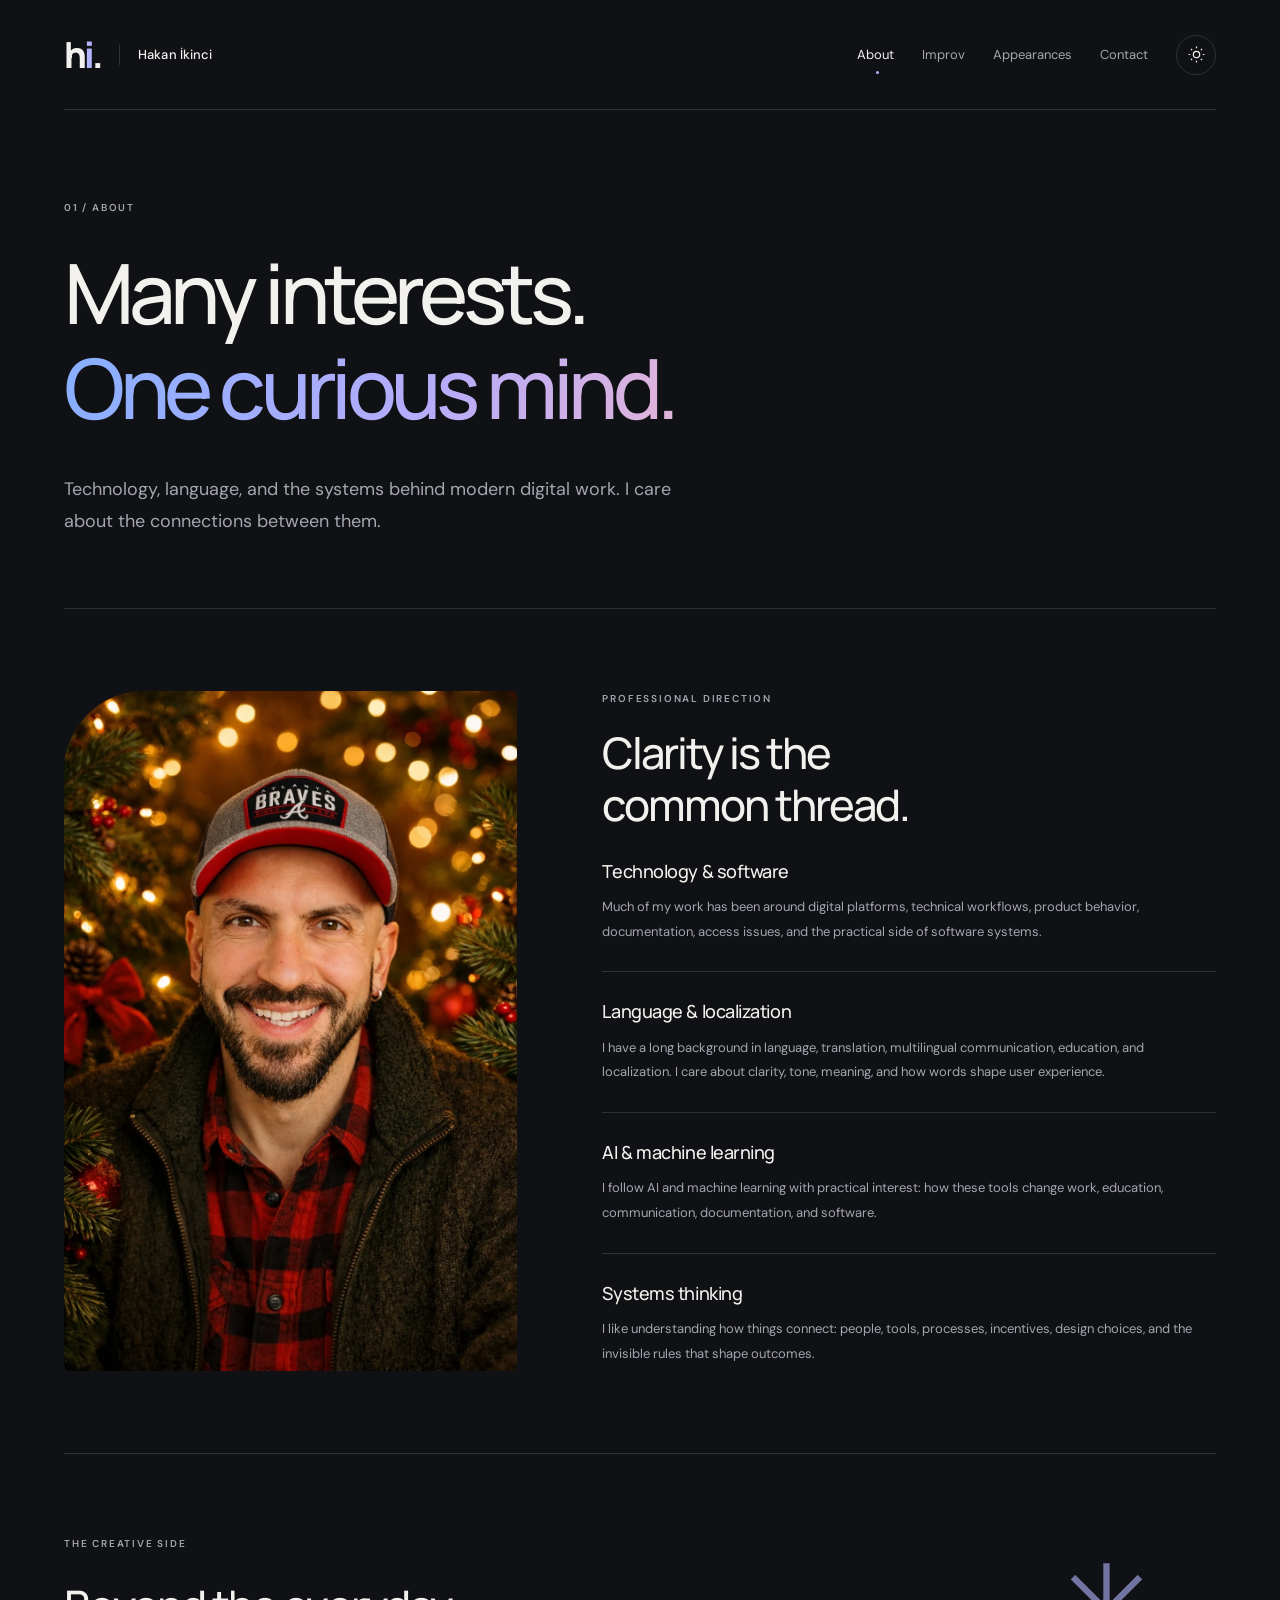
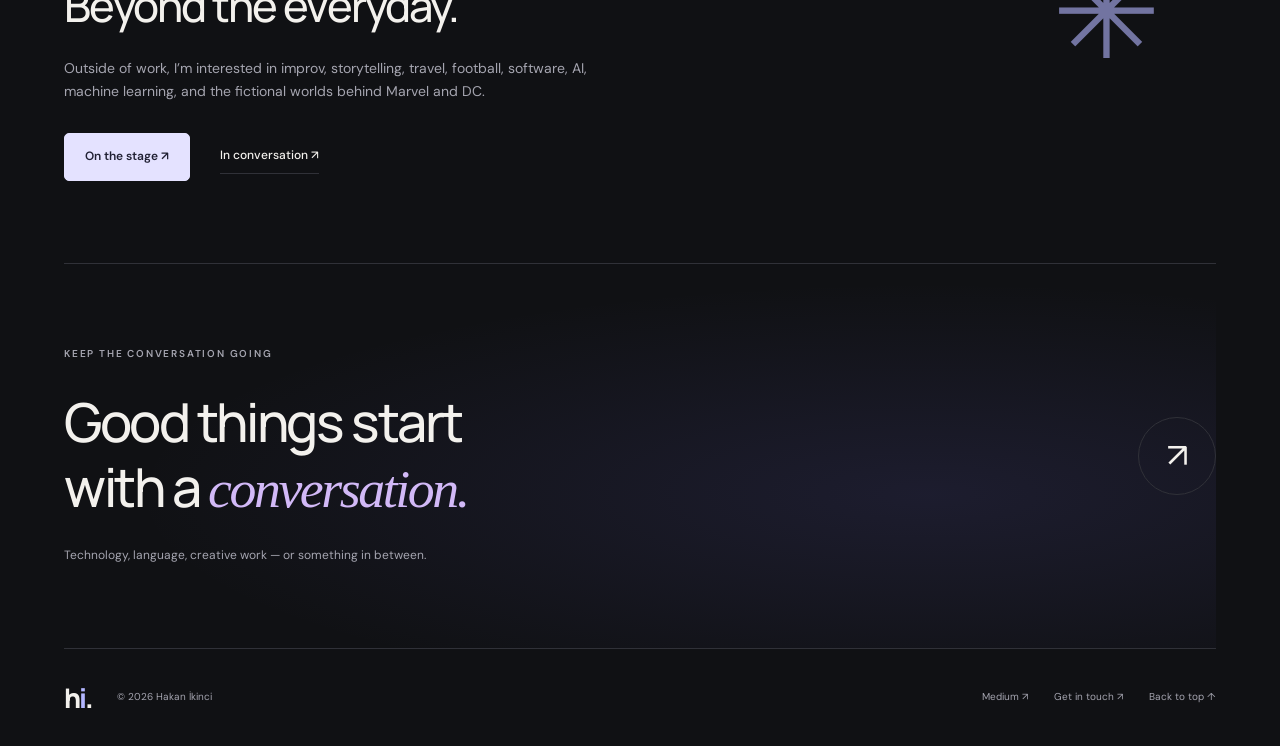
==== commit 65444330: "Add portrait photo rotation with quick TV flicker and simplify contact text" ====
--- a/about.html
+++ b/about.html
@@ -1,3 +1,3 @@
 <!doctype html>
-<html lang="en" data-theme="dark"><head><meta charset="utf-8"><meta name="viewport" content="width=device-width,initial-scale=1"><title>About | Hakan İkinci</title><meta name="description" content="Technology, software, language, localization, AI, and the systems behind modern digital work."><meta name="color-scheme" content="dark light"><link rel="icon" href="favicon-hi-navy.ico" sizes="any"><link rel="icon" type="image/png" href="favicon-hi-navy.png"><script>try{document.documentElement.dataset.theme=localStorage.getItem('theme')==='light'?'light':'dark'}catch(e){}</script><link rel="preconnect" href="https://fonts.googleapis.com"><link rel="preconnect" href="https://fonts.gstatic.com" crossorigin><link href="https://fonts.googleapis.com/css2?family=DM+Sans:wght@400;500;600;700&family=Manrope:wght@400;500;600;700;800&display=swap" rel="stylesheet"><link rel="stylesheet" href="styles.css"><script type="application/ld+json">{"@context": "https://schema.org", "@type": "Person", "name": "Hakan İkinci", "url": "https://hakanikinci.com", "knowsAbout": ["Technology", "Software", "AI", "Machine Learning", "Language", "Localization", "Improv"]}</script><script src="script.js" defer></script></head>
-<body><a class="skip" href="#main">Skip to content</a><div class="shell"><header class="header"><a class="brand" href="index.html" aria-label="Hakan İkinci — home"><span class="monogram">h<span>i</span>.</span><span class="brand-name">Hakan İkinci</span></a><div class="navigation"><button class="menu-toggle" aria-controls="primary-nav" aria-expanded="false" hidden>Menu <span>＋</span></button><nav id="primary-nav" aria-label="Main navigation"><a href="about.html" aria-current="page">About</a><a href="improv.html">Improv</a><a href="appearances.html">Appearances</a><a href="contact.html">Contact</a></nav><button class="theme-toggle" id="themeToggle" aria-label="Switch to light mode" title="Switch to light mode"><svg viewBox="0 0 24 24" fill="none" stroke="currentColor" stroke-width="1.5" aria-hidden="true"><circle cx="12" cy="12" r="4"/><path d="M12 2v2m0 16v2M2 12h2m16 0h2M5 5l1.5 1.5m11 11L19 19M5 19l1.5-1.5m11-11L19 5"/></svg><span class="theme-label">Light mode</span></button></div></header><main id="main"><section class="page-hero"><p class="kicker">01 / About</p><h1>Many interests.<br><span class="gradient">One curious mind.</span></h1><p class="lead">Technology, language, and the systems behind modern digital work. I care about the connections between them.</p></section><section class="about-layout"><figure class="about-portrait"><img src="images/portrait.webp" alt="Portrait of Hakan İkinci" width="1024" height="1536"><figcaption>Hakan İkinci / A human perspective</figcaption></figure><div><p class="kicker">Professional direction</p><h2>Clarity is the<br>common thread.</h2><article class="bio-row"><h3>Technology & software</h3><p>Much of my work has been around digital platforms, technical workflows, product behavior, documentation, access issues, and the practical side of software systems.</p></article><article class="bio-row"><h3>Language & localization</h3><p>I have a long background in language, translation, multilingual communication, education, and localization. I care about clarity, tone, meaning, and how words shape user experience.</p></article><article class="bio-row"><h3>AI & machine learning</h3><p>I follow AI and machine learning with practical interest: how these tools change work, education, communication, documentation, and software.</p></article><article class="bio-row"><h3>Systems thinking</h3><p>I like understanding how things connect: people, tools, processes, incentives, design choices, and the invisible rules that shape outcomes.</p></article></div></section><section class="personal-notes"><p class="kicker">The creative side</p><h2>Beyond the everyday.</h2><p>Outside of work, I’m interested in improv, storytelling, travel, football, software, AI, machine learning, and the fictional worlds behind Marvel and DC.</p><div class="actions"><a class="button primary" href="improv.html">On the stage ↗</a><a class="text-link" href="appearances.html">In conversation ↗</a></div></section><section class="contact-strip"><p class="kicker">Keep the conversation going</p><div><h2>Good things start<br>with a <em>conversation.</em></h2><a class="circle-link" href="contact.html" aria-label="Get in touch">↗</a></div><p>Technology, language, creative work — or something in between.</p></section></main><footer><a class="brand footer-brand" href="index.html">h<span>i</span>.</a><p>© 2026 Hakan İkinci</p><div><a href="https://medium.com/@hknikinci">Medium ↗</a><a href="contact.html">Get in touch ↗</a><a href="#main">Back to top ↑</a></div></footer></div></body></html>+<html lang="en" data-theme="dark"><head><meta charset="utf-8"><meta name="viewport" content="width=device-width,initial-scale=1"><title>About | Hakan İkinci</title><meta name="description" content="Technology, software, language, localization, AI, and the systems behind modern digital work."><meta name="color-scheme" content="dark light"><link rel="icon" href="favicon-hi-navy.ico" sizes="any"><link rel="icon" type="image/png" href="favicon-hi-navy.png"><script>try{document.documentElement.dataset.theme=localStorage.getItem('theme')==='light'?'light':'dark'}catch(e){}</script><link rel="preconnect" href="https://fonts.googleapis.com"><link rel="preconnect" href="https://fonts.gstatic.com" crossorigin><link href="https://fonts.googleapis.com/css2?family=DM+Sans:wght@400;500;600;700&family=Manrope:wght@400;500;600;700;800&display=swap" rel="stylesheet"><link rel="stylesheet" href="styles.css?v=20261023-carousel1"><script type="application/ld+json">{"@context": "https://schema.org", "@type": "Person", "name": "Hakan İkinci", "url": "https://hakanikinci.com", "knowsAbout": ["Technology", "Software", "AI", "Machine Learning", "Language", "Localization", "Improv"]}</script><script src="script.js?v=20261023-carousel1" defer></script></head>
+<body><a class="skip" href="#main">Skip to content</a><div class="shell"><header class="header"><a class="brand" href="index.html" aria-label="Hakan İkinci — home"><span class="monogram">h<span>i</span>.</span><span class="brand-name">Hakan İkinci</span></a><div class="navigation"><button class="menu-toggle" aria-controls="primary-nav" aria-expanded="false" hidden>Menu <span>＋</span></button><nav id="primary-nav" aria-label="Main navigation"><a href="about.html" aria-current="page">About</a><a href="improv.html">Improv</a><a href="appearances.html">Appearances</a><a href="contact.html">Contact</a></nav><button class="theme-toggle" id="themeToggle" aria-label="Switch to light mode" title="Switch to light mode"><svg viewBox="0 0 24 24" fill="none" stroke="currentColor" stroke-width="1.5" aria-hidden="true"><circle cx="12" cy="12" r="4"/><path d="M12 2v2m0 16v2M2 12h2m16 0h2M5 5l1.5 1.5m11 11L19 19M5 19l1.5-1.5m11-11L19 5"/></svg><span class="theme-label">Light mode</span></button></div></header><main id="main"><section class="page-hero"><p class="kicker">01 / About</p><h1>Many interests.<br><span class="gradient">One curious mind.</span></h1><p class="lead">Technology, language, and the systems behind modern digital work. I care about the connections between them.</p></section><section class="about-layout"><figure class="about-portrait"><img src="images/portrait.webp" alt="Portrait of Hakan İkinci" width="1024" height="1536"></figure><div><p class="kicker">Professional direction</p><h2>Clarity is the<br>common thread.</h2><article class="bio-row"><h3>Technology & software</h3><p>Much of my work has been around digital platforms, technical workflows, product behavior, documentation, access issues, and the practical side of software systems.</p></article><article class="bio-row"><h3>Language & localization</h3><p>I have a long background in language, translation, multilingual communication, education, and localization. I care about clarity, tone, meaning, and how words shape user experience.</p></article><article class="bio-row"><h3>AI & machine learning</h3><p>I follow AI and machine learning with practical interest: how these tools change work, education, communication, documentation, and software.</p></article><article class="bio-row"><h3>Systems thinking</h3><p>I like understanding how things connect: people, tools, processes, incentives, design choices, and the invisible rules that shape outcomes.</p></article></div></section><section class="personal-notes"><p class="kicker">The creative side</p><h2>Beyond the everyday.</h2><p>Outside of work, I’m interested in improv, storytelling, travel, football, software, AI, machine learning, and the fictional worlds behind Marvel and DC.</p><div class="actions"><a class="button primary" href="improv.html">On the stage ↗</a><a class="text-link" href="appearances.html">In conversation ↗</a></div></section><section class="contact-strip"><p class="kicker">Keep the conversation going</p><div><h2>Good things start<br>with a <em>conversation.</em></h2><a class="circle-link" href="contact.html" aria-label="Get in touch">↗</a></div><p>Technology, language, creative work — or something in between.</p></section></main><footer><a class="brand footer-brand" href="index.html">h<span>i</span>.</a><p>© 2026 Hakan İkinci</p><div><a href="https://medium.com/@hknikinci">Medium ↗</a><a href="contact.html">Get in touch ↗</a><a href="#main">Back to top ↑</a></div></footer></div></body></html>
--- a/styles.css
+++ b/styles.css
@@ -1,9 +1,49 @@
 :root{color-scheme:dark;--bg:#101114;--surface:#191a20;--surface-soft:#15161b;--text:#f3f1ed;--muted:#a5a5b0;--line:#303138;--accent:#b3b6ff;--accent-strong:#d2b9f7;--glow:rgba(114,106,224,.13);--button:#e4e2ff;--button-text:#202033;--gradient:linear-gradient(110deg,#8bafff 5%,#b7acfa 60%,#e2b4d8 100%)}
 :root[data-theme=light]{color-scheme:light;--bg:#f6f4f0;--surface:#fff;--surface-soft:#eeece7;--text:#20212a;--muted:#5c5d6b;--line:#d7d4d0;--accent:#5358b5;--accent-strong:#6744a0;--glow:rgba(114,106,224,.08);--button:#292b45;--button-text:#fff;--gradient:linear-gradient(110deg,#345fb8 5%,#6d4aa5 60%,#9c467b 100%)}
-*{box-sizing:border-box}html{scroll-behavior:smooth;scroll-padding-top:28px}body{margin:0;background:var(--bg);color:var(--text);font-family:'DM Sans',Arial,sans-serif;font-size:16px;line-height:1.65;-webkit-font-smoothing:antialiased}a{color:inherit;text-decoration:none}button{font:inherit}button,a{-webkit-tap-highlight-color:transparent}a:focus-visible,button:focus-visible{outline:2px solid var(--accent);outline-offset:6px}::selection{background:var(--accent);color:var(--bg)}img{display:block;width:100%;height:auto}.shell{max-width:1320px;margin:auto;padding:0 64px}.header{display:flex;justify-content:space-between;align-items:center;min-height:110px;border-bottom:1px solid var(--line);gap:30px}.brand{display:flex;align-items:center;gap:18px;font-weight:500;white-space:nowrap}.monogram,.footer-brand{font-family:'Manrope',sans-serif;font-size:36px;font-weight:800;letter-spacing:-3px;line-height:1}.monogram span,.footer-brand span{color:var(--accent)}.brand-name{font-size:13px;letter-spacing:.01em;border-left:1px solid var(--line);padding-left:18px}.navigation,nav{display:flex;align-items:center;gap:28px}nav a{font-size:13px;color:var(--muted);position:relative;padding:10px 0}nav a:hover,nav a[aria-current]{color:var(--text)}nav a[aria-current]:after{content:'';height:3px;width:3px;border-radius:50%;background:var(--accent);position:absolute;bottom:1px;left:50%}.theme-toggle{display:flex;align-items:center;justify-content:center;background:none;border:1px solid var(--line);color:var(--text);width:40px;height:40px;border-radius:50%;cursor:pointer;flex-shrink:0}.theme-toggle:hover{background:var(--surface)}.theme-toggle svg{width:19px;height:19px}.theme-label{position:absolute;width:1px;height:1px;overflow:hidden;clip-path:inset(50%)}.skip{position:fixed;top:-100px;left:20px;padding:10px 18px;background:var(--button);color:var(--button-text);z-index:100}.skip:focus{top:10px}.menu-toggle{display:none}.hero{padding:68px 0 64px;display:grid;grid-template-columns:1.2fr 1fr;gap:65px;align-items:center;position:relative}.hero:before{content:'';position:absolute;inset:0 -64px;background:radial-gradient(ellipse at 35% 40%,var(--glow),transparent 65%);z-index:-1;pointer-events:none}.kicker{text-transform:uppercase;font-size:10px;letter-spacing:.18em;font-weight:600;color:var(--muted);margin:0 0 28px;display:flex;align-items:center;gap:10px}.status-dot{height:6px;width:6px;border-radius:50%;background:var(--accent);box-shadow:0 0 15px var(--accent)}h1,h2,h3,p,figure{margin:0}h1,h2,h3{font-family:'Manrope',Arial,sans-serif;font-weight:500}h1{font-size:clamp(78px,8.5vw,122px);letter-spacing:-.075em;line-height:.98}h1 .gradient{display:inline-block;padding-bottom:9px}.gradient{background:var(--gradient);background-clip:text;-webkit-background-clip:text;color:transparent}.name-period{font-size:.8em}.hero-thought{font-family:'Manrope',sans-serif;font-size:29px;letter-spacing:-.04em;line-height:1.4;margin:26px 0 18px}.hero-thought br{display:none}em{font-family:Georgia,serif;font-weight:400;color:var(--accent-strong)}.hero-description{max-width:400px;color:var(--muted);font-size:14px;line-height:1.85}.actions{display:flex;align-items:center;gap:30px;margin-top:30px}.button{display:inline-flex;gap:32px;align-items:center;justify-content:space-between;border-radius:5px;padding:13px 20px;font-size:12px;font-weight:600;border:1px solid var(--line);transition:transform .2s,background .2s}.button:hover{transform:translateY(-3px)}.button.primary{background:var(--button);color:var(--button-text);border-color:var(--button)}.text-link{font-size:12px;display:inline-flex;align-items:center;gap:22px;font-weight:500;padding:7px 0;border-bottom:1px solid var(--line)}.text-link:hover{color:var(--accent);border-color:var(--accent)}.portrait{position:relative;align-self:stretch;min-height:570px;margin:8px 0 0;padding:0 0 35px}.portrait img{height:100%;max-height:585px;object-fit:cover;object-position:center 43%;border-radius:120px 8px 8px 8px}.portrait:after{content:'';position:absolute;top:20px;right:-15px;width:55px;height:105px;border-right:1px solid var(--accent);border-top:1px solid var(--accent);pointer-events:none}.portrait figcaption{position:absolute;bottom:0;left:0;right:0;display:flex;justify-content:space-between;font-size:10px;color:var(--muted);letter-spacing:.03em}.portrait-marker{position:absolute;top:25px;left:24px;font-size:9px;letter-spacing:.16em;color:white;background:#1011148c;padding:5px 8px;border-radius:2px}.interest-strip{border-block:1px solid var(--line);padding:24px 0;display:flex;align-items:center;justify-content:space-between;gap:25px}.interest-strip>span{font-size:9px;color:var(--muted);text-transform:uppercase;letter-spacing:.1em}.interest-strip p{display:flex;align-items:center;gap:23px;font-size:12px}.interest-strip i{font-style:normal;color:var(--accent);font-size:14px}section:not(.hero):not(.page-hero){padding:82px 0;border-bottom:1px solid var(--line)}h2{font-size:clamp(30px,3.4vw,44px);letter-spacing:-.045em;line-height:1.2}h3{font-size:20px;letter-spacing:-.025em;line-height:1.35}.section-heading{display:flex;align-items:end;justify-content:space-between;gap:25px;margin-bottom:35px}.section-heading .kicker{margin-bottom:19px}.profile-split{display:grid;grid-template-columns:1fr 1fr;gap:80px;margin-top:45px}.statement{font-size:25px;line-height:1.5;letter-spacing:-.035em}.statement span{color:var(--muted)}.profile-detail p{font-size:14px;color:var(--muted);line-height:1.9}.profile-detail .text-link{margin-top:22px}.systems-grid{display:grid;grid-template-columns:repeat(4,1fr);gap:28px;margin-top:45px}.systems-grid article{border-top:1px solid var(--line);padding-top:22px}.index{color:var(--accent);font-size:10px;display:block;margin-bottom:38px}.systems-grid h3{font-size:17px;margin-bottom:14px}.systems-grid p{font-size:12px;color:var(--muted);line-height:1.9}.stage-section .section-heading{margin-bottom:18px}.section-intro{font-size:14px;color:var(--muted);max-width:540px;margin-bottom:35px}.stage-grid{display:grid;grid-template-columns:repeat(3,minmax(0,1fr));gap:22px}.stage-image{aspect-ratio:1.25;overflow:hidden;border-radius:6px;position:relative;background:var(--surface)}.stage-image img{width:100%;height:100%;object-fit:cover;transition:transform .5s}.stage-card a:hover img{transform:scale(1.04)}.image-open{position:absolute;bottom:12px;right:12px;background:#101114bd;border:1px solid #ffffff50;color:white;width:30px;height:30px;display:grid;place-items:center;border-radius:50%}.stage-card figcaption{padding-top:18px}.stage-card figcaption>span{font-size:8px;letter-spacing:.16em;color:var(--muted)}.stage-card h3{font-size:16px;margin-top:5px}.appearance-callout{display:grid;grid-template-columns:1fr 1fr;gap:65px;align-items:center}.appearance-callout p:not(.kicker){color:var(--muted);font-size:14px;margin:20px 0}.appearance-callout .kicker{margin-bottom:20px}.sound-art{min-height:275px;background:radial-gradient(ellipse at 50% 45%,var(--glow),transparent 70%),var(--surface);border:1px solid var(--line);border-radius:8px;position:relative;display:flex;align-items:center;justify-content:center;overflow:hidden}.sound-bars{position:absolute;inset:50px 40px 80px;display:flex;align-items:center;justify-content:space-around;gap:6px;opacity:.55}.sound-bars i{width:3px;height:var(--h);border-radius:3px;background:var(--gradient)}.play{position:relative;z-index:1;border:1px solid var(--accent);background:var(--bg);width:60px;height:60px;display:grid;place-items:center;border-radius:50%;color:var(--accent);padding-left:3px}.sound-art>span:last-child{position:absolute;bottom:24px;left:24px;right:24px;display:flex;justify-content:space-between;font-size:8px;letter-spacing:.1em;color:var(--muted)}.personal-notes{position:relative}.personal-notes>p:not(.kicker){max-width:530px;color:var(--muted);font-size:14px;margin:24px 0}.personal-notes:after{content:'✳';position:absolute;right:55px;top:95px;color:var(--accent);font-size:130px;line-height:1;opacity:.6}.contact-strip{background:radial-gradient(ellipse at 75% 60%,var(--glow),transparent 65%)}.contact-strip>div{display:flex;justify-content:space-between;align-items:center;gap:20px}.contact-strip h2{font-size:clamp(32px,4.2vw,55px)}.contact-strip>p:last-child{font-size:12px;color:var(--muted);margin-top:25px}.circle-link{border:1px solid var(--line);border-radius:50%;width:78px;height:78px;display:grid;place-items:center;font-size:34px;transition:background .2s;flex-shrink:0}.circle-link:hover{background:var(--surface)}footer{display:flex;align-items:center;gap:25px;padding:35px 0;color:var(--muted);font-size:10px}footer>div{margin-left:auto;display:flex;gap:26px}.footer-brand{font-size:27px;color:var(--text)}footer a:hover{color:var(--accent)}.page-hero{padding:90px 0 70px;border-bottom:1px solid var(--line)}.page-hero h1{font-size:clamp(48px,6.5vw,86px);letter-spacing:-.065em;line-height:1.15}.lead{max-width:620px;color:var(--muted);font-size:18px;line-height:1.8;margin-top:28px}.about-layout{display:grid;grid-template-columns:.85fr 1.15fr;gap:85px;align-items:start}.about-portrait img{border-radius:80px 6px 6px 6px}.about-portrait figcaption{font-size:10px;color:var(--muted);margin-top:15px}.bio-row{padding:27px 0;border-bottom:1px solid var(--line)}.bio-row:last-child{border:0;padding-bottom:0}.bio-row h3{font-size:18px;margin-bottom:12px}.bio-row p{font-size:13px;color:var(--muted);line-height:1.9}.about-layout .kicker{margin-bottom:20px}.archive .stage-image{aspect-ratio:1}.small-note{font-size:12px;color:var(--muted);margin-top:25px}.improv-note{display:grid;grid-template-columns:1fr 1fr;gap:30px 70px}.improv-note .kicker{grid-column:1/-1;margin:0}.improv-note>p:last-child{color:var(--muted);font-size:16px}.video-wrap{aspect-ratio:16/9;background:var(--surface);border:1px solid var(--line);border-radius:8px;overflow:hidden}.appearance-frame{height:100%;width:100%;border:0}.media-section>.text-link,.podcast-section>.text-link{margin-top:22px}.podcast-frame{width:100%;height:190px;border:0;border-radius:8px;background:var(--surface)}.contact-hero{min-height:620px}.email-link{display:flex;justify-content:space-between;align-items:center;gap:20px;border-bottom:1px solid var(--line);padding:24px 0;font-family:'Manrope',sans-serif;font-size:clamp(19px,3.4vw,42px);letter-spacing:-.04em;margin-top:34px;max-width:790px}.email-link:hover{color:var(--accent)}.elsewhere>a{display:flex;align-items:center;gap:35px;padding:25px 0}.elsewhere>a>span:first-child{font-size:13px;color:var(--muted)}.elsewhere strong{font-size:22px;font-weight:400}.elsewhere>a>span:last-child{margin-left:auto;font-size:25px}
+*{box-sizing:border-box}html{scroll-behavior:smooth;scroll-padding-top:28px}body{margin:0;background:var(--bg);color:var(--text);font-family:'DM Sans',Arial,sans-serif;font-size:16px;line-height:1.65;-webkit-font-smoothing:antialiased}a{color:inherit;text-decoration:none}button{font:inherit}button,a{-webkit-tap-highlight-color:transparent}a:focus-visible,button:focus-visible{outline:2px solid var(--accent);outline-offset:6px}::selection{background:var(--accent);color:var(--bg)}img{display:block;width:100%;height:auto}.shell{max-width:1320px;margin:auto;padding:0 64px}.header{display:flex;justify-content:space-between;align-items:center;min-height:110px;border-bottom:1px solid var(--line);gap:30px}.brand{display:flex;align-items:center;gap:18px;font-weight:500;white-space:nowrap}.monogram,.footer-brand{font-family:'Manrope',sans-serif;font-size:36px;font-weight:800;letter-spacing:-3px;line-height:1}.monogram span,.footer-brand span{color:var(--accent)}.brand-name{font-size:13px;letter-spacing:.01em;border-left:1px solid var(--line);padding-left:18px}.navigation,nav{display:flex;align-items:center;gap:28px}nav a{font-size:13px;color:var(--muted);position:relative;padding:10px 0}nav a:hover,nav a[aria-current]{color:var(--text)}nav a[aria-current]:after{content:'';height:3px;width:3px;border-radius:50%;background:var(--accent);position:absolute;bottom:1px;left:50%}.theme-toggle{display:flex;align-items:center;justify-content:center;background:none;border:1px solid var(--line);color:var(--text);width:40px;height:40px;border-radius:50%;cursor:pointer;flex-shrink:0}.theme-toggle:hover{background:var(--surface)}.theme-toggle svg{width:19px;height:19px}.theme-label{position:absolute;width:1px;height:1px;overflow:hidden;clip-path:inset(50%)}.skip{position:fixed;top:-100px;left:20px;padding:10px 18px;background:var(--button);color:var(--button-text);z-index:100}.skip:focus{top:10px}.menu-toggle{display:none}.hero{padding:68px 0 64px;display:grid;grid-template-columns:1.2fr 1fr;gap:65px;align-items:center;position:relative}.hero:before{content:'';position:absolute;inset:0 -64px;background:radial-gradient(ellipse at 35% 40%,var(--glow),transparent 65%);z-index:-1;pointer-events:none}.kicker{text-transform:uppercase;font-size:10px;letter-spacing:.18em;font-weight:600;color:var(--muted);margin:0 0 28px;display:flex;align-items:center;gap:10px}.status-dot{height:6px;width:6px;border-radius:50%;background:var(--accent);box-shadow:0 0 15px var(--accent)}h1,h2,h3,p,figure{margin:0}h1,h2,h3{font-family:'Manrope',Arial,sans-serif;font-weight:500}h1{font-size:clamp(78px,8.5vw,122px);letter-spacing:-.075em;line-height:.98}h1 .gradient{display:inline-block;padding-bottom:9px}.gradient{background:var(--gradient);background-clip:text;-webkit-background-clip:text;color:transparent}.name-period{font-size:.8em}.hero-thought{font-family:'Manrope',sans-serif;font-size:29px;letter-spacing:-.04em;line-height:1.4;margin:26px 0 18px}.hero-thought br{display:none}em{font-family:Georgia,serif;font-weight:400;color:var(--accent-strong)}.hero-description{max-width:400px;color:var(--muted);font-size:14px;line-height:1.85}.actions{display:flex;align-items:center;gap:30px;margin-top:30px}.button{display:inline-flex;gap:32px;align-items:center;justify-content:space-between;border-radius:5px;padding:13px 20px;font-size:12px;font-weight:600;border:1px solid var(--line);transition:transform .2s,background .2s}.button:hover{transform:translateY(-3px)}.button.primary{background:var(--button);color:var(--button-text);border-color:var(--button)}.text-link{font-size:12px;display:inline-flex;align-items:center;gap:22px;font-weight:500;padding:7px 0;border-bottom:1px solid var(--line)}.text-link:hover{color:var(--accent);border-color:var(--accent)}.portrait{position:relative;align-self:stretch;min-height:570px;margin:8px 0 0;padding:0 0 35px}.portrait img{height:100%;max-height:585px;object-fit:cover;object-position:center 43%;border-radius:120px 8px 8px 8px}.portrait:after{content:'';position:absolute;top:20px;right:-15px;width:55px;height:105px;border-right:1px solid var(--accent);border-top:1px solid var(--accent);pointer-events:none}.portrait figcaption{position:absolute;bottom:0;left:0;right:0;display:flex;justify-content:space-between;font-size:10px;color:var(--muted);letter-spacing:.03em}.interest-strip{border-block:1px solid var(--line);padding:24px 0;display:flex;align-items:center;justify-content:space-between;gap:25px}.interest-strip>span{font-size:9px;color:var(--muted);text-transform:uppercase;letter-spacing:.1em}.interest-strip p{display:flex;align-items:center;gap:23px;font-size:12px}.interest-strip i{font-style:normal;color:var(--accent);font-size:14px}section:not(.hero):not(.page-hero){padding:82px 0;border-bottom:1px solid var(--line)}h2{font-size:clamp(30px,3.4vw,44px);letter-spacing:-.045em;line-height:1.2}h3{font-size:20px;letter-spacing:-.025em;line-height:1.35}.section-heading{display:flex;align-items:end;justify-content:space-between;gap:25px;margin-bottom:35px}.section-heading .kicker{margin-bottom:19px}.profile-split{display:grid;grid-template-columns:1fr 1fr;gap:80px;margin-top:45px}.statement{font-size:25px;line-height:1.5;letter-spacing:-.035em}.statement span{color:var(--muted)}.profile-detail p{font-size:14px;color:var(--muted);line-height:1.9}.profile-detail .text-link{margin-top:22px}.systems-grid{display:grid;grid-template-columns:repeat(4,1fr);gap:28px;margin-top:45px}.systems-grid article{border-top:1px solid var(--line);padding-top:22px}.index{color:var(--accent);font-size:10px;display:block;margin-bottom:38px}.systems-grid h3{font-size:17px;margin-bottom:14px}.systems-grid p{font-size:12px;color:var(--muted);line-height:1.9}.stage-section .section-heading{margin-bottom:18px}.section-intro{font-size:14px;color:var(--muted);max-width:540px;margin-bottom:35px}.stage-grid{display:grid;grid-template-columns:repeat(3,minmax(0,1fr));gap:22px}.stage-image{aspect-ratio:1.25;overflow:hidden;border-radius:6px;position:relative;background:var(--surface)}.stage-image img{width:100%;height:100%;object-fit:cover;transition:transform .5s}.stage-card a:hover img{transform:scale(1.04)}.image-open{position:absolute;bottom:12px;right:12px;background:#101114bd;border:1px solid #ffffff50;color:white;width:30px;height:30px;display:grid;place-items:center;border-radius:50%}.stage-card figcaption{padding-top:18px}.stage-card figcaption>span{font-size:8px;letter-spacing:.16em;color:var(--muted)}.stage-card h3{font-size:16px;margin-top:5px}.appearance-callout{display:grid;grid-template-columns:1fr 1fr;gap:65px;align-items:center}.appearance-callout p:not(.kicker){color:var(--muted);font-size:14px;margin:20px 0}.appearance-callout .kicker{margin-bottom:20px}.sound-art{min-height:275px;background:radial-gradient(ellipse at 50% 45%,var(--glow),transparent 70%),var(--surface);border:1px solid var(--line);border-radius:8px;position:relative;display:flex;align-items:center;justify-content:center;overflow:hidden}.sound-bars{position:absolute;inset:50px 40px 80px;display:flex;align-items:center;justify-content:space-around;gap:6px;opacity:.55}.sound-bars i{width:3px;height:var(--h);border-radius:3px;background:var(--gradient)}.play{position:relative;z-index:1;border:1px solid var(--accent);background:var(--bg);width:60px;height:60px;display:grid;place-items:center;border-radius:50%;color:var(--accent);padding-left:3px}.sound-art>span:last-child{position:absolute;bottom:24px;left:24px;right:24px;display:flex;justify-content:space-between;font-size:8px;letter-spacing:.1em;color:var(--muted)}.personal-notes{position:relative}.personal-notes>p:not(.kicker){max-width:530px;color:var(--muted);font-size:14px;margin:24px 0}.personal-notes:after{content:'✳';position:absolute;right:55px;top:95px;color:var(--accent);font-size:130px;line-height:1;opacity:.6}.contact-strip{background:radial-gradient(ellipse at 75% 60%,var(--glow),transparent 65%)}.contact-strip>div{display:flex;justify-content:space-between;align-items:center;gap:20px}.contact-strip h2{font-size:clamp(32px,4.2vw,55px)}.contact-strip>p:last-child{font-size:12px;color:var(--muted);margin-top:25px}.circle-link{border:1px solid var(--line);border-radius:50%;width:78px;height:78px;display:grid;place-items:center;font-size:34px;transition:background .2s;flex-shrink:0}.circle-link:hover{background:var(--surface)}footer{display:flex;align-items:center;gap:25px;padding:35px 0;color:var(--muted);font-size:10px}footer>div{margin-left:auto;display:flex;gap:26px}.footer-brand{font-size:27px;color:var(--text)}footer a:hover{color:var(--accent)}.page-hero{padding:90px 0 70px;border-bottom:1px solid var(--line)}.page-hero h1{font-size:clamp(48px,6.5vw,86px);letter-spacing:-.065em;line-height:1.15}.lead{max-width:620px;color:var(--muted);font-size:18px;line-height:1.8;margin-top:28px}.about-layout{display:grid;grid-template-columns:.85fr 1.15fr;gap:85px;align-items:start}.about-portrait img{border-radius:80px 6px 6px 6px}.about-portrait figcaption{font-size:10px;color:var(--muted);margin-top:15px}.bio-row{padding:27px 0;border-bottom:1px solid var(--line)}.bio-row:last-child{border:0;padding-bottom:0}.bio-row h3{font-size:18px;margin-bottom:12px}.bio-row p{font-size:13px;color:var(--muted);line-height:1.9}.about-layout .kicker{margin-bottom:20px}.archive .stage-image{aspect-ratio:1}.small-note{font-size:12px;color:var(--muted);margin-top:25px}.improv-note{display:grid;grid-template-columns:1fr 1fr;gap:30px 70px}.improv-note .kicker{grid-column:1/-1;margin:0}.improv-note>p:last-child{color:var(--muted);font-size:16px}.video-wrap{aspect-ratio:16/9;background:var(--surface);border:1px solid var(--line);border-radius:8px;overflow:hidden}.appearance-frame{height:100%;width:100%;border:0}.media-section>.text-link,.podcast-section>.text-link{margin-top:22px}.podcast-frame{width:100%;height:190px;border:0;border-radius:8px;background:var(--surface)}.contact-hero{min-height:620px}.email-link{display:flex;justify-content:space-between;align-items:center;gap:20px;border-bottom:1px solid var(--line);padding:24px 0;font-family:'Manrope',sans-serif;font-size:clamp(19px,3.4vw,42px);letter-spacing:-.04em;margin-top:34px;max-width:790px}.email-link:hover{color:var(--accent)}.elsewhere>a{display:flex;align-items:center;gap:35px;padding:25px 0}.elsewhere>a>span:first-child{font-size:13px;color:var(--muted)}.elsewhere strong{font-size:22px;font-weight:400}.elsewhere>a>span:last-child{margin-left:auto;font-size:25px}
 @media(min-width:1500px){.shell{max-width:1400px}.hero{gap:100px}.portrait{min-height:620px}.portrait img{max-height:620px}}
 @media(max-width:1100px){.shell{padding:0 40px}.hero{gap:35px}.hero .kicker{font-size:8px}.portrait{min-height:510px}.hero h1{font-size:100px}.hero-thought{font-size:24px}.navigation,nav{gap:20px}.interest-strip p{gap:14px}.systems-grid{gap:20px}.profile-split{gap:45px}.hero:before{inset:0 -40px}.about-layout{gap:45px}}
 @media(max-width:800px){.shell{padding:0 28px}.brand-name{display:none}.header{min-height:88px}.hero{padding-top:48px;gap:30px;grid-template-columns:1.05fr 1fr}.hero h1{font-size:80px}.hero-description{font-size:13px}.hero-thought{font-size:22px}.portrait{min-height:460px}.portrait img{border-top-left-radius:75px}.actions{gap:20px;flex-wrap:wrap}.hero .kicker{line-height:1.8}.hero:before{inset:0 -28px}.interest-strip{align-items:start;flex-direction:column;gap:14px}.interest-strip p{flex-wrap:wrap;font-size:11px;gap:18px}section:not(.hero):not(.page-hero){padding:60px 0}.systems-grid{grid-template-columns:1fr 1fr;gap:35px}.index{margin-bottom:24px}.stage-grid{gap:14px}.stage-card h3{font-size:14px}.appearance-callout{gap:35px}.personal-notes:after{right:15px;font-size:85px;top:115px}.personal-notes>p:not(.kicker){max-width:75%}.page-hero{padding:65px 0 50px}.lead{font-size:16px}.about-layout{gap:35px}.improv-note{gap:25px 35px}footer>div{gap:17px}.sound-art{min-height:240px}}
 @media(max-width:600px){.shell{padding:0 22px}.header{min-height:80px;gap:15px}.brand-name{display:block;font-size:11px;padding-left:12px}.brand{gap:12px}.monogram{font-size:31px}.navigation{gap:13px}.theme-toggle{width:35px;height:35px}.menu-toggle:not([hidden]){display:flex;align-items:center;gap:12px;background:transparent;color:var(--text);border:0;cursor:pointer;font-size:12px;padding:10px 0}.menu-toggle span{font-size:17px}nav{gap:12px;flex-wrap:wrap;justify-content:flex-end}nav a{font-size:11px}.js nav{display:none;position:absolute;top:79px;left:22px;right:22px;z-index:10;padding:12px 22px 18px;border:1px solid var(--line);background:var(--surface);box-shadow:0 18px 30px #0002;border-radius:0 0 8px 8px}.js nav.open{display:flex;flex-direction:column;align-items:stretch}.js nav a{font-size:15px;padding:12px 0}.js nav a[aria-current]:after{left:auto;right:0;bottom:23px}.hero{grid-template-columns:1fr;padding:35px 0 32px;gap:30px}.hero .kicker{font-size:8px;letter-spacing:.13em;margin-bottom:21px}.hero h1{font-size:clamp(76px,23vw,125px);line-height:.95}.hero h1 br{display:none}.hero h1 .gradient{display:block}.hero-thought{font-size:23px;line-height:1.35;margin-top:17px;margin-bottom:13px}.hero-description{font-size:13px;max-width:360px;line-height:1.8}.actions{margin-top:23px;gap:26px}.button{padding:12px 17px}.portrait{min-height:0;aspect-ratio:1.12;margin:0 12px 0 0;padding-bottom:29px}.portrait img{height:100%;object-position:50% 38%;border-top-left-radius:65px}.portrait:after{top:14px;right:-12px;width:40px;height:75px}.portrait figcaption{font-size:9px}.hero:before{inset:0 -22px}.interest-strip{padding:22px 0;gap:12px}.interest-strip p{gap:9px;font-size:10px}.interest-strip>span{font-size:8px}.interest-strip i{font-size:11px}section:not(.hero):not(.page-hero){padding:45px 0}.kicker{font-size:9px;letter-spacing:.15em;margin-bottom:20px}h2{font-size:32px}.section-heading{align-items:start;flex-direction:column;gap:19px;margin-bottom:26px}.section-heading .kicker{margin-bottom:17px}.profile-split{grid-template-columns:1fr;gap:25px;margin-top:27px}.statement{font-size:22px}.profile-detail p{font-size:13px}.profile-detail .text-link{margin-top:18px}.systems-grid{gap:30px 23px;margin-top:28px}.systems-grid h3{font-size:16px}.systems-grid p{font-size:12px;line-height:1.8}.index{margin-bottom:23px}.section-intro{font-size:13px;margin-bottom:25px}.stage-grid{grid-template-columns:1fr;gap:30px}.stage-image{aspect-ratio:1.5}.stage-card figcaption{padding-top:10px;display:flex;align-items:baseline;justify-content:space-between;gap:10px}.stage-card h3{font-size:16px}.appearance-callout{grid-template-columns:1fr;gap:28px}.sound-art{min-height:235px}.appearance-callout p:not(.kicker){font-size:13px}.personal-notes:after{display:none}.personal-notes>p:not(.kicker){max-width:100%;font-size:13px}.contact-strip h2{font-size:31px}.circle-link{width:52px;height:52px;font-size:26px}.contact-strip>p:last-child{font-size:11px}.contact-strip>div{gap:10px}footer{flex-wrap:wrap;padding:28px 0;gap:15px;font-size:10px}footer>div{width:100%;margin-left:0;justify-content:space-between;padding-top:10px}.footer-brand{font-size:25px}.page-hero{padding:46px 0 38px}.page-hero h1{font-size:clamp(40px,10.5vw,63px);line-height:1.18}.lead{font-size:14px;margin-top:22px}.about-layout{grid-template-columns:1fr;gap:40px}.about-portrait{max-width:350px}.about-portrait img{max-height:420px;object-fit:cover;object-position:center 40%}.bio-row p{font-size:13px}.archive .stage-image{aspect-ratio:1.4}.improv-note{grid-template-columns:1fr;gap:24px}.improv-note>p:last-child{font-size:14px}.podcast-frame{height:190px}.contact-hero{min-height:0;padding-bottom:55px}.email-link{font-size:clamp(19px,5.5vw,30px);margin-top:30px}.small-note{font-size:11px}.elsewhere>a{gap:12px;flex-wrap:wrap}.elsewhere>a>span:first-child{width:100%;font-size:11px}.elsewhere strong{font-size:20px}}
 @media(prefers-reduced-motion:reduce){html{scroll-behavior:auto}*,*:before,*:after{transition:none!important;animation:none!important}}
 .footer-brand{display:block;letter-spacing:-2px}
+
+/* Keep navigation visible and anchor targets clear of the header. */
+:root{--header-height:110px}
+html{scroll-padding-top:calc(var(--header-height) + 20px)}
+.header{position:sticky;top:0;z-index:50;background:var(--bg)}
+@media(max-width:800px){:root{--header-height:88px}}
+@media(max-width:600px){:root{--header-height:80px}.js nav{top:100%;left:0;right:0}}
+/* Preview only: keep the original portrait geometry, with photographs inside it. */
+.portrait-carousel .portrait-sizer{visibility:hidden}
+.portrait-screen{position:absolute;inset:0 0 35px;overflow:hidden;border-radius:120px 8px 8px 8px;background:var(--surface);isolation:isolate}
+.portrait-screen .portrait-slide{position:absolute;inset:0;width:100%;height:100%;max-height:none;object-fit:cover;object-position:var(--crop,50% 50%);border-radius:0;opacity:0;visibility:hidden}
+.portrait-screen .portrait-slide.is-current{opacity:1;visibility:visible}
+.tv-interference{position:absolute;inset:0;z-index:2;pointer-events:none;opacity:0;background:repeating-linear-gradient(0deg,transparent 0 2px,rgba(0,0,0,.22) 2px 3px);mix-blend-mode:multiply}
+.portrait-screen.is-tuning .portrait-slide.is-current{animation:tv-retune .36s linear both}
+.portrait-screen.is-tuning .tv-interference{animation:tv-scan .36s linear both}
+@keyframes tv-retune{0%,100%{filter:none;transform:translateX(0)}28%{filter:brightness(.72) saturate(.45);transform:translateX(2px)}42%{filter:brightness(.48) saturate(.1);transform:translateX(-2px)}65%{filter:brightness(.8) saturate(.65);transform:translateX(1px)}}
+@keyframes tv-scan{0%,100%{opacity:0;transform:translateY(0)}28%{opacity:.35;transform:translateY(-3px)}45%{opacity:.65;transform:translateY(3px)}70%{opacity:.25;transform:translateY(-1px)}}
+.portrait-controls{position:absolute;z-index:3;bottom:14px;right:14px;display:flex;gap:4px;padding:4px;border:1px solid #ffffff45;background:#101114a6;border-radius:999px;backdrop-filter:blur(8px)}
+.portrait-controls[hidden]{display:none}.portrait-controls button{border:0;background:transparent;color:#fff;width:30px;height:30px;display:grid;place-items:center;border-radius:50%;cursor:pointer;font-size:14px}.portrait-controls button:hover{background:#ffffff28}.portrait-controls button:focus-visible{outline:2px solid white;outline-offset:1px}.portrait-position{position:absolute;left:18px;bottom:22px;font-size:10px;letter-spacing:.1em;color:white;text-shadow:0 1px 5px #000;z-index:3;background:#10111470;padding:3px 8px;border-radius:99px}
+@media(max-width:800px){.portrait-screen{border-top-left-radius:75px}}
+@media(max-width:600px){.portrait-screen{bottom:29px;border-top-left-radius:65px}.portrait-screen .portrait-slide{object-position:var(--mobile-crop,var(--crop,50% 50%))}}
+@media(prefers-reduced-motion:reduce){.portrait-screen.is-tuning .portrait-slide.is-current,.portrait-screen.is-tuning .tv-interference{animation:none!important}}
+
+/* A one-second analog-TV ripple. Distortion is horizontal, varying by scanline. */
+.tv-filter-defs{position:absolute;overflow:hidden;pointer-events:none}
+.portrait-screen.is-tuning .portrait-slide.is-current{filter:url(#tv-wave);animation:tv-wave-zoom 1s ease-in-out both}
+.portrait-screen.is-tuning .tv-interference{animation:tv-wave-scan 1s ease-in-out both}
+@keyframes tv-wave-zoom{0%,100%{transform:scale(1)}20%,75%{transform:scale(1.075)}}
+@keyframes tv-wave-scan{0%,100%{opacity:0;transform:translateY(0)}30%{opacity:.35;transform:translateY(-6px)}55%{opacity:.45;transform:translateY(5px)}80%{opacity:.15;transform:translateY(-2px)}}
+@media(prefers-reduced-motion:reduce){.portrait-screen.is-tuning .portrait-slide.is-current{filter:none;animation:none!important}}
+
+/* Reference-matched analog tearing: broad S-bends, RGB separation and static. */
+.portrait-screen.is-tuning .portrait-slide.is-current{animation:tv-analog-zoom 1.1s linear both}
+.portrait-screen.is-tuning .tv-interference{animation:tv-analog-lines 1.1s linear both;mix-blend-mode:multiply}
+@keyframes tv-analog-zoom{0%,100%{transform:scale(1)}15%,85%{transform:scale(1.12)}}
+@keyframes tv-analog-lines{0%,100%{opacity:0}15%{opacity:.65;transform:translateY(-3px)}45%{opacity:.85;transform:translateY(3px)}75%{opacity:.55;transform:translateY(-2px)}}
+
+/* Fast retune, with no zoom, scaling, or movement of the photo itself. */
+.portrait-screen.is-tuning .portrait-slide.is-current{animation:none!important;transform:none!important}
+.portrait-screen.is-tuning .tv-interference{animation:tv-analog-lines .26s linear both}
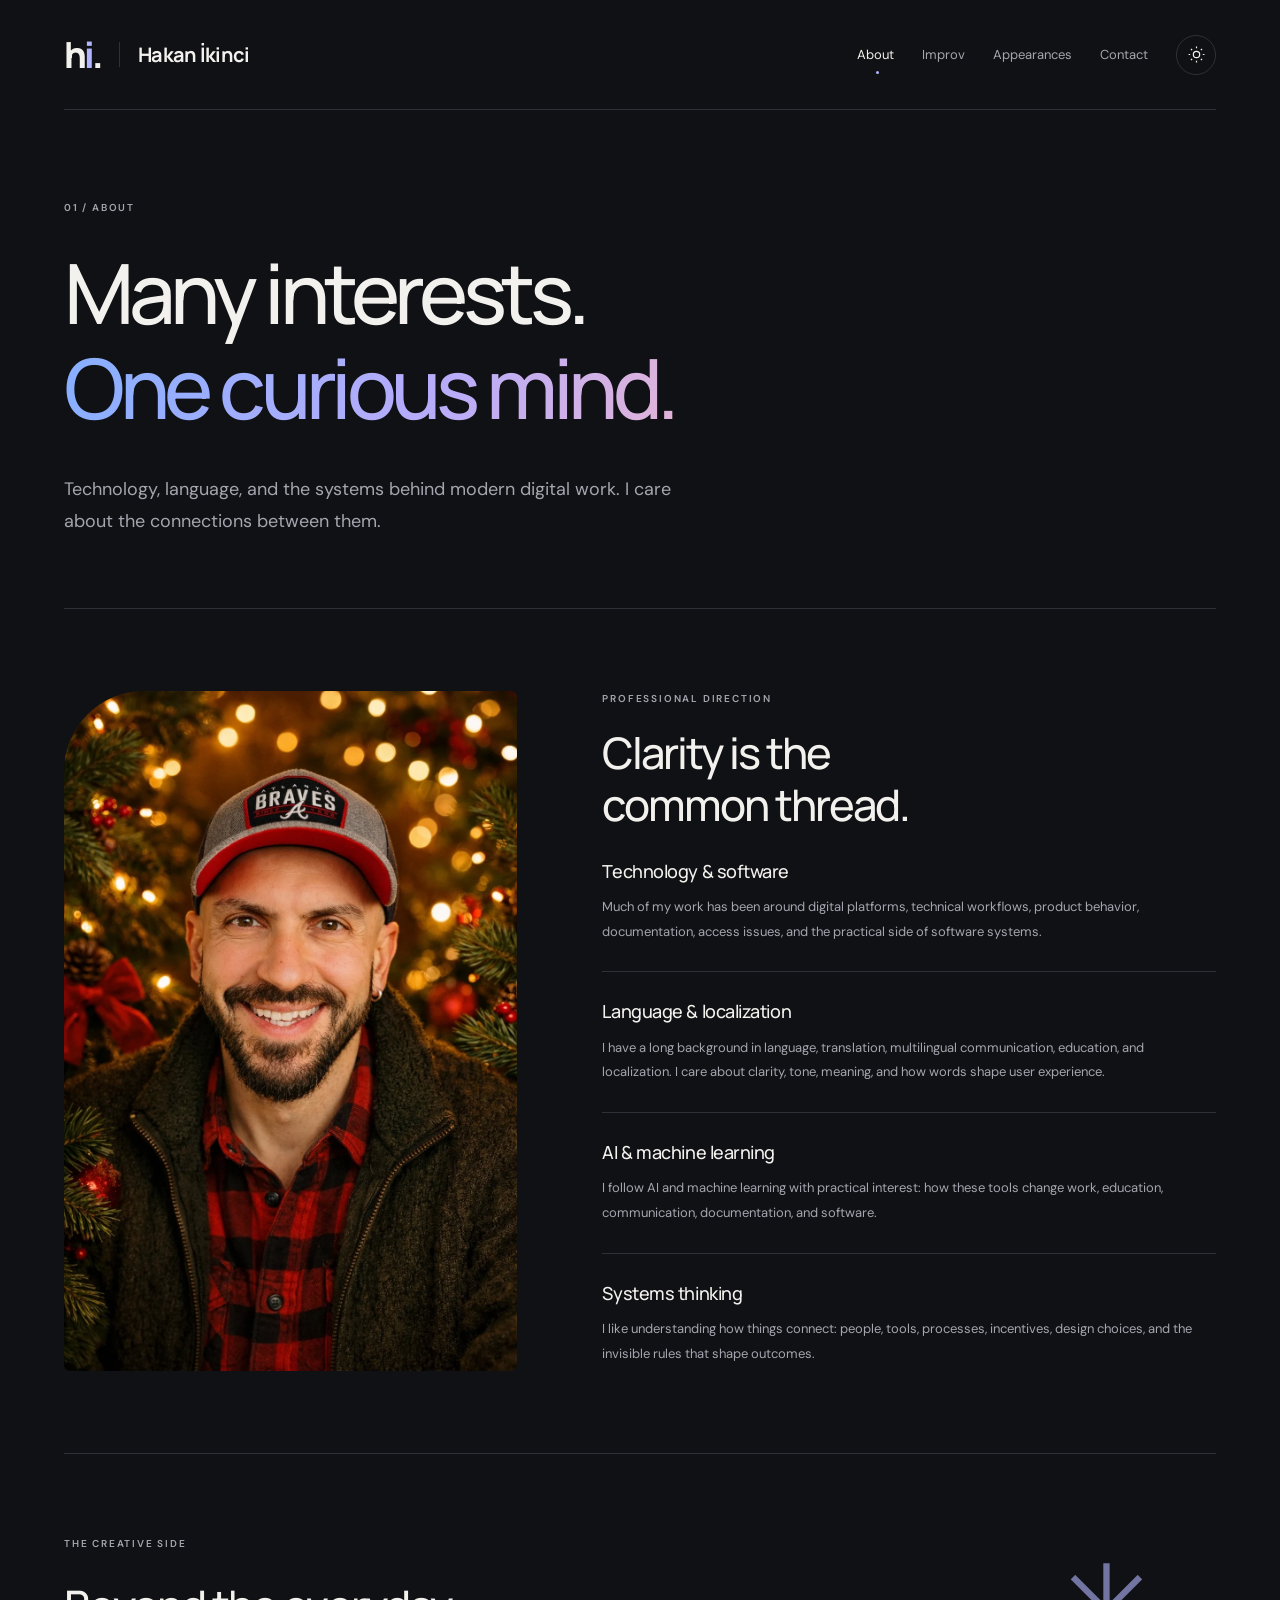
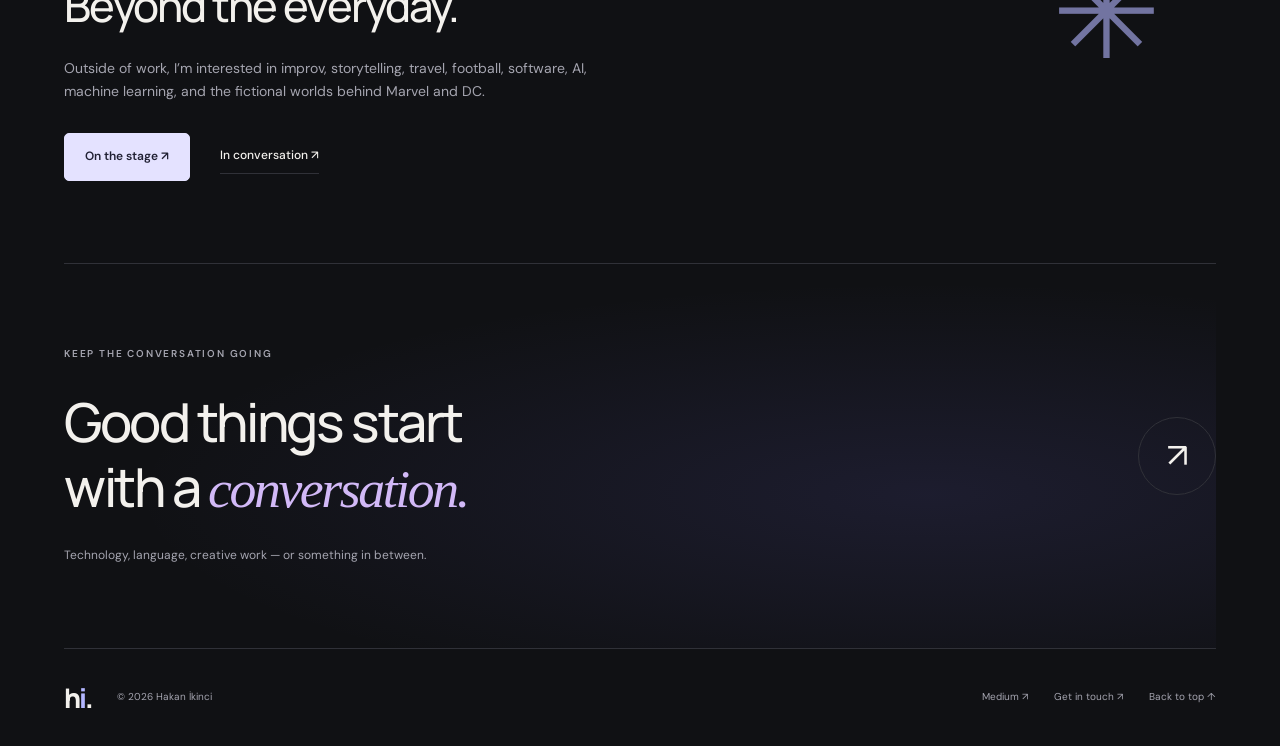
==== commit e43eeb64: "Strengthen header name typography with larger bold Manrope" ====
--- a/about.html
+++ b/about.html
@@ -1,3 +1,3 @@
 <!doctype html>
-<html lang="en" data-theme="dark"><head><meta charset="utf-8"><meta name="viewport" content="width=device-width,initial-scale=1"><title>About | Hakan İkinci</title><meta name="description" content="Technology, software, language, localization, AI, and the systems behind modern digital work."><meta name="color-scheme" content="dark light"><link rel="icon" href="favicon-hi-navy.ico" sizes="any"><link rel="icon" type="image/png" href="favicon-hi-navy.png"><script>try{document.documentElement.dataset.theme=localStorage.getItem('theme')==='light'?'light':'dark'}catch(e){}</script><link rel="preconnect" href="https://fonts.googleapis.com"><link rel="preconnect" href="https://fonts.gstatic.com" crossorigin><link href="https://fonts.googleapis.com/css2?family=DM+Sans:wght@400;500;600;700&family=Manrope:wght@400;500;600;700;800&display=swap" rel="stylesheet"><link rel="stylesheet" href="styles.css?v=20261023-carousel1"><script type="application/ld+json">{"@context": "https://schema.org", "@type": "Person", "name": "Hakan İkinci", "url": "https://hakanikinci.com", "knowsAbout": ["Technology", "Software", "AI", "Machine Learning", "Language", "Localization", "Improv"]}</script><script src="script.js?v=20261023-carousel1" defer></script></head>
+<html lang="en" data-theme="dark"><head><meta charset="utf-8"><meta name="viewport" content="width=device-width,initial-scale=1"><title>About | Hakan İkinci</title><meta name="description" content="Technology, software, language, localization, AI, and the systems behind modern digital work."><meta name="color-scheme" content="dark light"><link rel="icon" href="favicon-hi.ico?v=hi1" sizes="any"><link rel="icon" type="image/png" href="favicon-hi.png?v=hi1"><script>try{document.documentElement.dataset.theme=localStorage.getItem('theme')==='light'?'light':'dark'}catch(e){}</script><link rel="preconnect" href="https://fonts.googleapis.com"><link rel="preconnect" href="https://fonts.gstatic.com" crossorigin><link href="https://fonts.googleapis.com/css2?family=DM+Sans:wght@400;500;600;700&family=Manrope:wght@400;500;600;700;800&display=swap" rel="stylesheet"><link rel="stylesheet" href="styles.css?v=20261029-brand1"><script type="application/ld+json">{"@context": "https://schema.org", "@type": "Person", "name": "Hakan İkinci", "url": "https://hakanikinci.com", "knowsAbout": ["Technology", "Software", "AI", "Machine Learning", "Language", "Localization", "Improv"]}</script><script src="script.js?v=20261024-resume1" defer></script></head>
 <body><a class="skip" href="#main">Skip to content</a><div class="shell"><header class="header"><a class="brand" href="index.html" aria-label="Hakan İkinci — home"><span class="monogram">h<span>i</span>.</span><span class="brand-name">Hakan İkinci</span></a><div class="navigation"><button class="menu-toggle" aria-controls="primary-nav" aria-expanded="false" hidden>Menu <span>＋</span></button><nav id="primary-nav" aria-label="Main navigation"><a href="about.html" aria-current="page">About</a><a href="improv.html">Improv</a><a href="appearances.html">Appearances</a><a href="contact.html">Contact</a></nav><button class="theme-toggle" id="themeToggle" aria-label="Switch to light mode" title="Switch to light mode"><svg viewBox="0 0 24 24" fill="none" stroke="currentColor" stroke-width="1.5" aria-hidden="true"><circle cx="12" cy="12" r="4"/><path d="M12 2v2m0 16v2M2 12h2m16 0h2M5 5l1.5 1.5m11 11L19 19M5 19l1.5-1.5m11-11L19 5"/></svg><span class="theme-label">Light mode</span></button></div></header><main id="main"><section class="page-hero"><p class="kicker">01 / About</p><h1>Many interests.<br><span class="gradient">One curious mind.</span></h1><p class="lead">Technology, language, and the systems behind modern digital work. I care about the connections between them.</p></section><section class="about-layout"><figure class="about-portrait"><img src="images/portrait.webp" alt="Portrait of Hakan İkinci" width="1024" height="1536"></figure><div><p class="kicker">Professional direction</p><h2>Clarity is the<br>common thread.</h2><article class="bio-row"><h3>Technology & software</h3><p>Much of my work has been around digital platforms, technical workflows, product behavior, documentation, access issues, and the practical side of software systems.</p></article><article class="bio-row"><h3>Language & localization</h3><p>I have a long background in language, translation, multilingual communication, education, and localization. I care about clarity, tone, meaning, and how words shape user experience.</p></article><article class="bio-row"><h3>AI & machine learning</h3><p>I follow AI and machine learning with practical interest: how these tools change work, education, communication, documentation, and software.</p></article><article class="bio-row"><h3>Systems thinking</h3><p>I like understanding how things connect: people, tools, processes, incentives, design choices, and the invisible rules that shape outcomes.</p></article></div></section><section class="personal-notes"><p class="kicker">The creative side</p><h2>Beyond the everyday.</h2><p>Outside of work, I’m interested in improv, storytelling, travel, football, software, AI, machine learning, and the fictional worlds behind Marvel and DC.</p><div class="actions"><a class="button primary" href="improv.html">On the stage ↗</a><a class="text-link" href="appearances.html">In conversation ↗</a></div></section><section class="contact-strip"><p class="kicker">Keep the conversation going</p><div><h2>Good things start<br>with a <em>conversation.</em></h2><a class="circle-link" href="contact.html" aria-label="Get in touch">↗</a></div><p>Technology, language, creative work — or something in between.</p></section></main><footer><a class="brand footer-brand" href="index.html">h<span>i</span>.</a><p>© 2026 Hakan İkinci</p><div><a href="https://medium.com/@hknikinci">Medium ↗</a><a href="contact.html">Get in touch ↗</a><a href="#main">Back to top ↑</a></div></footer></div></body></html>
--- a/styles.css
+++ b/styles.css
@@ -47,3 +47,7 @@
 /* Fast retune, with no zoom, scaling, or movement of the photo itself. */
 .portrait-screen.is-tuning .portrait-slide.is-current{animation:none!important;transform:none!important}
 .portrait-screen.is-tuning .tv-interference{animation:tv-analog-lines .26s linear both}
+
+/* Give the header name the same typographic identity as the page headings. */
+.header .brand-name{font-family:"Manrope",Arial,sans-serif;font-size:20px;font-weight:700;letter-spacing:-.035em;line-height:1.25}
+@media(max-width:600px){.header .brand-name{font-size:16px;padding-left:10px}.header .brand{gap:10px}}
